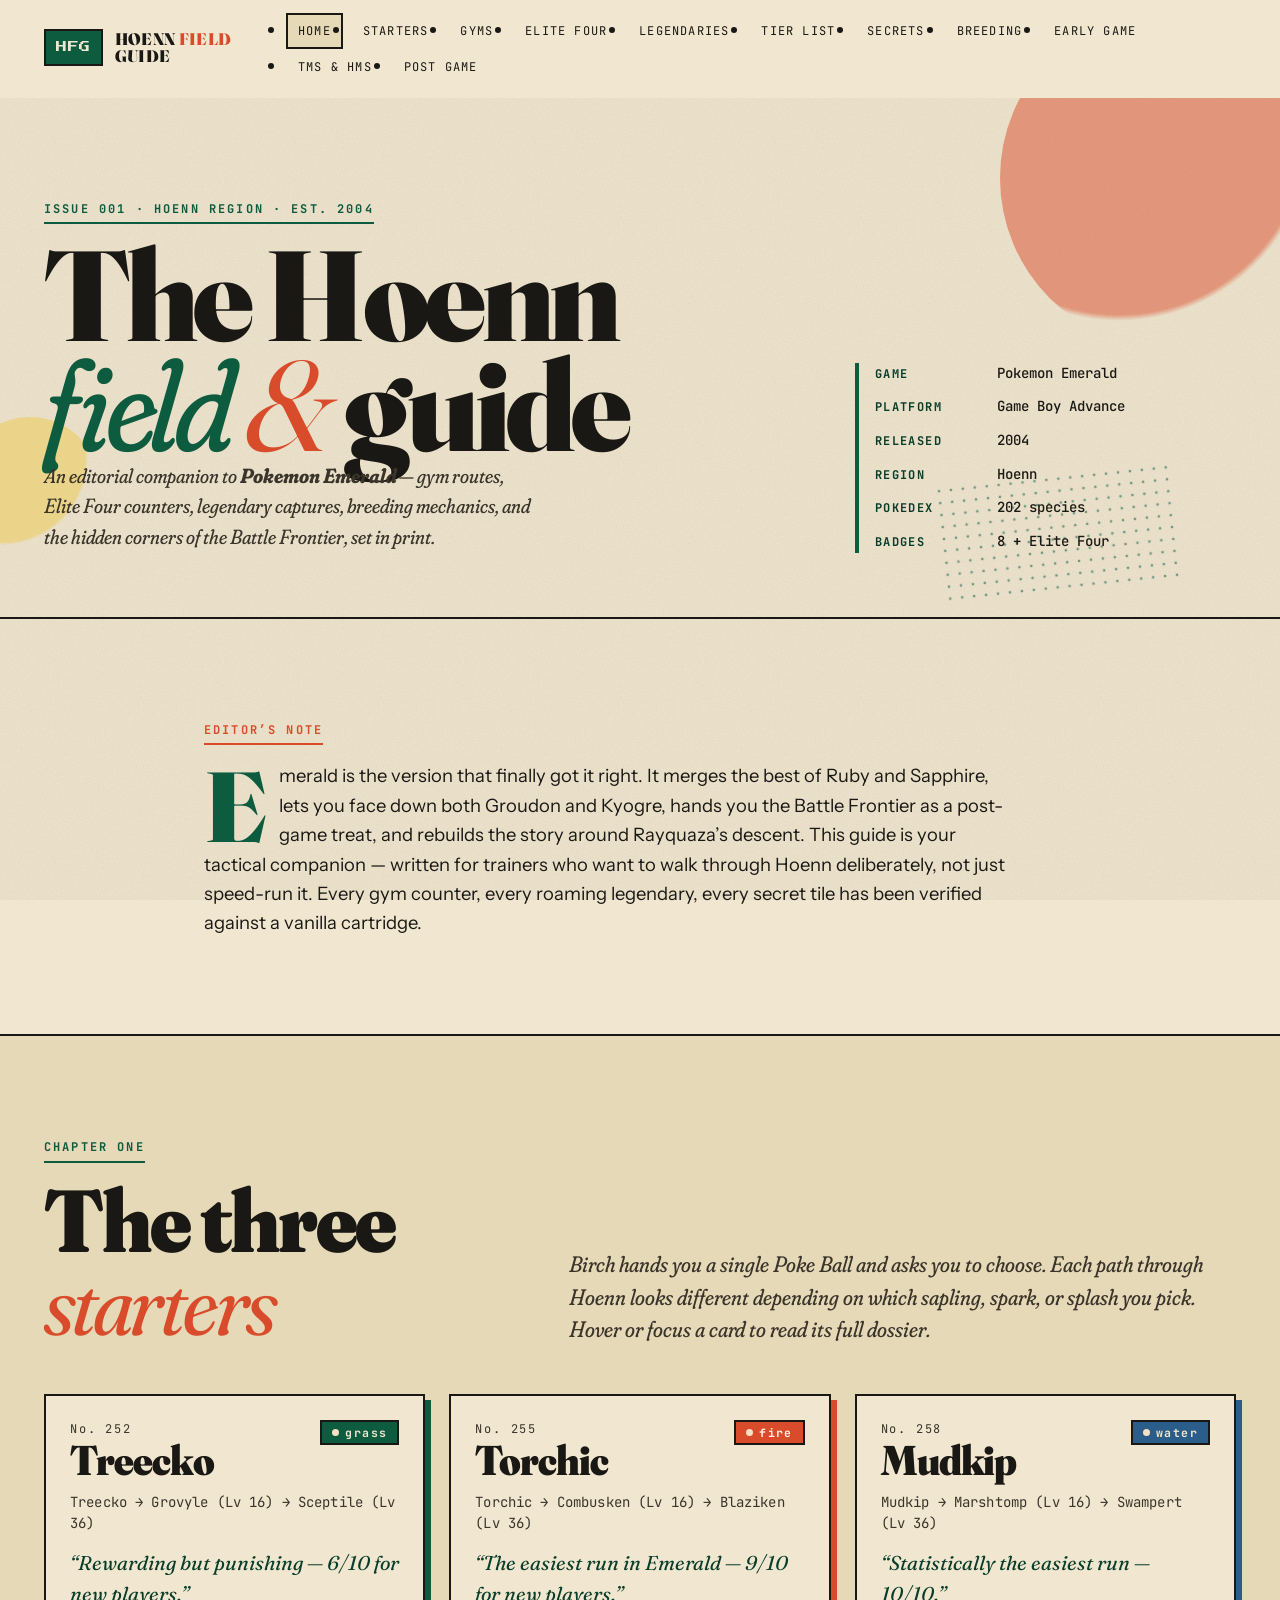
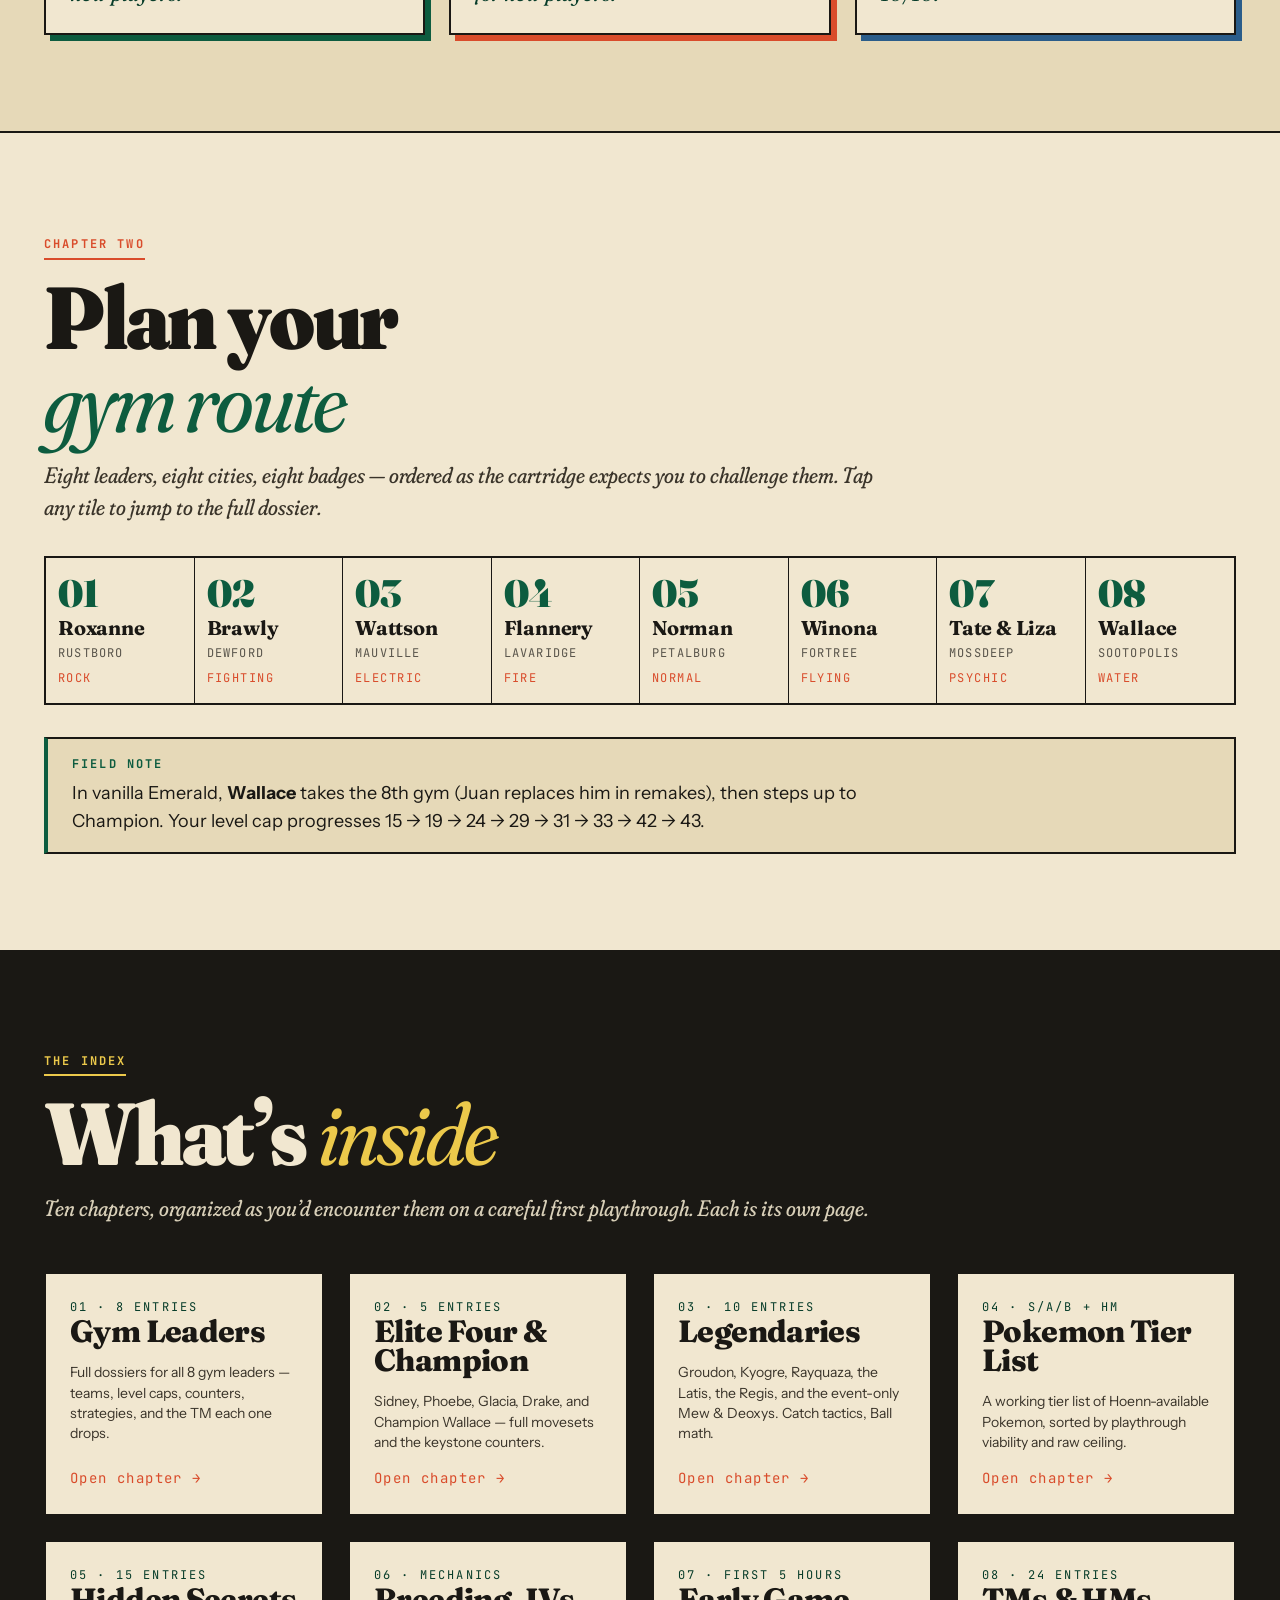
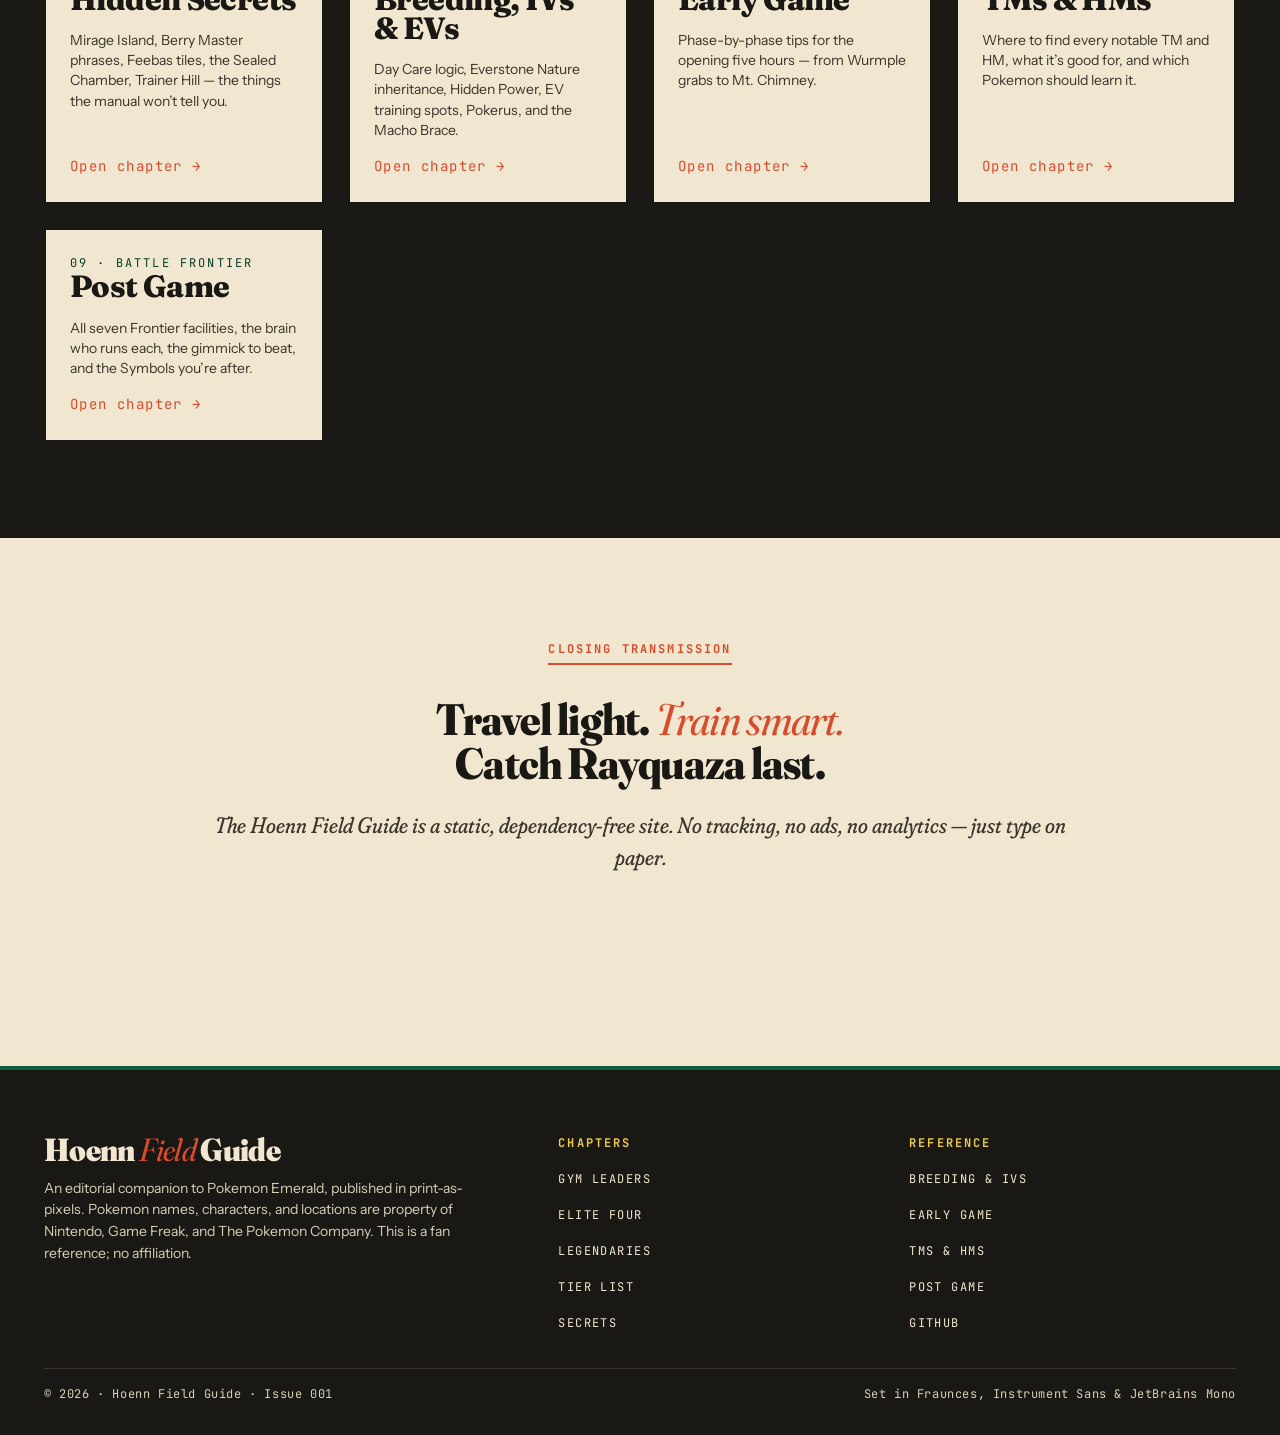
==== index.html @ e619cd48 "Initial commit: Hoenn Field Guide Static GitHub Pages site with Pokemon Emerald tips across 11 pages" ====
<!DOCTYPE html>
<html lang="en">
<head>
  <meta charset="UTF-8" />
  <meta name="viewport" content="width=device-width, initial-scale=1.0" />
  <meta name="description" content="The Hoenn Field Guide — an editorial strategy companion to Pokemon Emerald. Gym routes, Elite Four counters, legendary captures, breeding and tier lists." />
  <title>Hoenn Field Guide &middot; A Companion to Pokemon Emerald</title>
  <link rel="stylesheet" href="assets/css/main.css" />
</head>
<body>
  <!-- ============================== NAV ============================== -->
  <header class="nav" role="banner">
    <div class="nav__inner">
      <a class="nav__brand" href="index.html" aria-label="Hoenn Field Guide home">
        <span class="nav__mark" aria-hidden="true">HFG</span>
        <span class="nav__wordmark">Hoenn <span>Field</span> Guide</span>
      </a>
      <nav class="nav__links" aria-label="Primary">
        <ul style="display:contents;">
          <li><a href="index.html">Home</a></li>
          <li><a href="starters.html">Starters</a></li>
          <li><a href="gyms.html">Gyms</a></li>
          <li><a href="elite-four.html">Elite Four</a></li>
          <li><a href="legendaries.html">Legendaries</a></li>
          <li><a href="tier-list.html">Tier List</a></li>
          <li><a href="secrets.html">Secrets</a></li>
          <li><a href="breeding.html">Breeding</a></li>
          <li><a href="early-game.html">Early Game</a></li>
          <li><a href="tms-hms.html">TMs &amp; HMs</a></li>
          <li><a href="post-game.html">Post Game</a></li>
        </ul>
      </nav>
      <button class="nav__toggle" aria-expanded="false" aria-controls="nav-drawer">MENU</button>
    </div>
    <div class="nav__drawer" id="nav-drawer">
      <ul>
        <li><a href="index.html">Home</a></li>
        <li><a href="starters.html">Starters</a></li>
        <li><a href="gyms.html">Gyms</a></li>
        <li><a href="elite-four.html">Elite Four</a></li>
        <li><a href="legendaries.html">Legendaries</a></li>
        <li><a href="tier-list.html">Tier List</a></li>
        <li><a href="secrets.html">Secrets</a></li>
        <li><a href="breeding.html">Breeding</a></li>
        <li><a href="early-game.html">Early Game</a></li>
        <li><a href="tms-hms.html">TMs &amp; HMs</a></li>
        <li><a href="post-game.html">Post Game</a></li>
      </ul>
    </div>
  </header>

  <main id="main">
    <!-- ============================== HERO ============================== -->
    <section class="hero">
      <div class="riso-blob riso-blob--ember" style="width:340px; height:340px; top:-90px; right:-60px;"></div>
      <div class="riso-dots" style="width:240px; height:120px; bottom:24px; right:8%; transform: rotate(-6deg);"></div>
      <div class="riso-blob riso-blob--sun" style="width:140px; height:140px; bottom:60px; left:-40px;"></div>

      <div class="container">
        <div class="hero__inner">
          <div class="stagger">
            <span class="kicker">Issue 001 &middot; Hoenn Region &middot; Est. 2004</span>
            <h1 class="hero__title">
              The Hoenn<br>
              <em>field</em> <span class="amp">&amp;</span> guide
            </h1>
            <p class="hero__lede">
              An editorial companion to <strong>Pokemon Emerald</strong> &mdash; gym routes,
              Elite Four counters, legendary captures, breeding mechanics, and the
              hidden corners of the Battle Frontier, set in print.
            </p>
          </div>

          <dl class="hero__meta reveal" data-stagger>
            <div class="hero__meta-row reveal"><dt>Game</dt><dd>Pokemon Emerald</dd></div>
            <div class="hero__meta-row reveal"><dt>Platform</dt><dd>Game Boy Advance</dd></div>
            <div class="hero__meta-row reveal"><dt>Released</dt><dd>2004</dd></div>
            <div class="hero__meta-row reveal"><dt>Region</dt><dd>Hoenn</dd></div>
            <div class="hero__meta-row reveal"><dt>Pokedex</dt><dd>202 species</dd></div>
            <div class="hero__meta-row reveal"><dt>Badges</dt><dd>8 + Elite Four</dd></div>
          </dl>
        </div>
      </div>
    </section>

    <!-- ============================== INTRO ============================== -->
    <section class="section">
      <div class="container container--narrow">
        <span class="kicker kicker--ember">Editor&rsquo;s Note</span>
        <p class="dropcap" style="font-size: 1.15rem; line-height: 1.6;">
          Emerald is the version that finally got it right. It merges the best of Ruby and Sapphire, lets you
          face down both Groudon and Kyogre, hands you the Battle Frontier as a post-game treat, and rebuilds
          the story around Rayquaza&rsquo;s descent. This guide is your tactical companion &mdash; written for trainers
          who want to walk through Hoenn deliberately, not just speed-run it. Every gym counter, every roaming
          legendary, every secret tile has been verified against a vanilla cartridge.
        </p>
      </div>
    </section>

    <!-- ============================== STARTERS ============================== -->
    <section class="section section--alt" id="starters">
      <div class="container">
        <div class="split" style="margin-bottom: var(--s-7);">
          <div>
            <span class="kicker">Chapter One</span>
            <h2 class="h1">The three<br><em style="color:var(--ember); font-style:italic; font-weight:400;">starters</em></h2>
          </div>
          <p class="lede" style="align-self:end;">
            Birch hands you a single Poke Ball and asks you to choose. Each path through Hoenn looks different
            depending on which sapling, spark, or splash you pick. Hover or focus a card to read its full dossier.
          </p>
        </div>

        <div class="grid grid--3 stagger">
          <!-- TREECKO -->
          <article class="card-starter offset-shadow" data-accent="grass" tabindex="0" aria-label="Treecko starter">
            <div style="display:flex; justify-content:space-between; align-items:flex-start;">
              <div>
                <div class="card-starter__num">No. 252</div>
                <h3 class="card-starter__name">Treecko</h3>
              </div>
              <span class="type-chip" data-type="grass">grass</span>
            </div>
            <p class="card-starter__evo mono">Treecko &rarr; Grovyle (Lv 16) &rarr; Sceptile (Lv 36)</p>
            <p class="card-starter__rating">&ldquo;Rewarding but punishing &mdash; 6/10 for new players.&rdquo;</p>

            <div class="card-starter__details">
              <div class="card-starter__stats">
                <div><span>Final focus</span><span>Speed &middot; Sp. Atk</span></div>
                <div><span>Best matchups</span><span>Roxanne, Wattson, Wallace</span></div>
                <div><span>Worst matchups</span><span>Flannery, Winona, Glacia</span></div>
                <div><span>Signature move</span><span>Leaf Blade (Lv 29)</span></div>
              </div>
              <p style="margin-top: var(--s-3); font-size: var(--fs-sm); line-height: 1.5; color: var(--ink-soft);">
                Sceptile was the first pure-Grass starter with 120 base Speed. Frail but lethal &mdash; demands smart switching.
              </p>
            </div>
          </article>

          <!-- TORCHIC -->
          <article class="card-starter offset-shadow--ember" data-accent="fire" tabindex="0" aria-label="Torchic starter">
            <div style="display:flex; justify-content:space-between; align-items:flex-start;">
              <div>
                <div class="card-starter__num">No. 255</div>
                <h3 class="card-starter__name">Torchic</h3>
              </div>
              <span class="type-chip" data-type="fire">fire</span>
            </div>
            <p class="card-starter__evo mono">Torchic &rarr; Combusken (Lv 16) &rarr; Blaziken (Lv 36)</p>
            <p class="card-starter__rating">&ldquo;The easiest run in Emerald &mdash; 9/10 for new players.&rdquo;</p>

            <div class="card-starter__details">
              <div class="card-starter__stats">
                <div><span>Final focus</span><span>Atk &middot; Sp. Atk (mixed)</span></div>
                <div><span>Best matchups</span><span>Roxanne, Phoebe, Glacia</span></div>
                <div><span>Worst matchups</span><span>Wallace, Tate &amp; Liza</span></div>
                <div><span>Signature combo</span><span>Blaze Kick + Sky Uppercut</span></div>
              </div>
              <p style="margin-top: var(--s-3); font-size: var(--fs-sm); line-height: 1.5; color: var(--ink-soft);">
                Blaziken was the first Fire/Fighting starter, kicking off a Gen-long tradition. Double Kick at Lv 16 trivializes Roxanne.
              </p>
            </div>
          </article>

          <!-- MUDKIP -->
          <article class="card-starter offset-shadow--ocean" data-accent="water" tabindex="0" aria-label="Mudkip starter">
            <div style="display:flex; justify-content:space-between; align-items:flex-start;">
              <div>
                <div class="card-starter__num">No. 258</div>
                <h3 class="card-starter__name">Mudkip</h3>
              </div>
              <span class="type-chip" data-type="water">water</span>
            </div>
            <p class="card-starter__evo mono">Mudkip &rarr; Marshtomp (Lv 16) &rarr; Swampert (Lv 36)</p>
            <p class="card-starter__rating">&ldquo;Statistically the easiest run &mdash; 10/10.&rdquo;</p>

            <div class="card-starter__details">
              <div class="card-starter__stats">
                <div><span>Final focus</span><span>Atk &middot; HP &middot; bulk</span></div>
                <div><span>Best matchups</span><span>Roxanne, Wattson, Flannery, Tate</span></div>
                <div><span>Worst matchups</span><span>Drake&rsquo;s Salamence, wild Ludicolo</span></div>
                <div><span>Final typing</span><span>Water / Ground</span></div>
              </div>
              <p style="margin-top: var(--s-3); font-size: var(--fs-sm); line-height: 1.5; color: var(--ink-soft);">
                One of three Water/Ground families in Gen 3. Immune to Electric, only one weakness (4&times; Grass). Bulkiest starter.
              </p>
            </div>
          </article>
        </div>
      </div>
    </section>

    <!-- ============================== GYM ROUTE ============================== -->
    <section class="section" id="gym-route">
      <div class="container">
        <div style="margin-bottom: var(--s-6);">
          <span class="kicker kicker--ember">Chapter Two</span>
          <h2 class="h1">Plan your<br><em style="color:var(--emerald); font-style:italic; font-weight:400;">gym route</em></h2>
          <p class="lede mt-4" style="max-width: 60ch;">
            Eight leaders, eight cities, eight badges &mdash; ordered as the cartridge expects you to challenge them.
            Tap any tile to jump to the full dossier.
          </p>
        </div>

        <div class="gym-route reveal">
          <a href="gyms.html#gym-1" class="gym-tile">
            <span class="gym-tile__num">01</span>
            <span class="gym-tile__name">Roxanne</span>
            <span class="gym-tile__city">Rustboro</span>
            <span class="gym-tile__type">Rock</span>
          </a>
          <a href="gyms.html#gym-2" class="gym-tile">
            <span class="gym-tile__num">02</span>
            <span class="gym-tile__name">Brawly</span>
            <span class="gym-tile__city">Dewford</span>
            <span class="gym-tile__type">Fighting</span>
          </a>
          <a href="gyms.html#gym-3" class="gym-tile">
            <span class="gym-tile__num">03</span>
            <span class="gym-tile__name">Wattson</span>
            <span class="gym-tile__city">Mauville</span>
            <span class="gym-tile__type">Electric</span>
          </a>
          <a href="gyms.html#gym-4" class="gym-tile">
            <span class="gym-tile__num">04</span>
            <span class="gym-tile__name">Flannery</span>
            <span class="gym-tile__city">Lavaridge</span>
            <span class="gym-tile__type">Fire</span>
          </a>
          <a href="gyms.html#gym-5" class="gym-tile">
            <span class="gym-tile__num">05</span>
            <span class="gym-tile__name">Norman</span>
            <span class="gym-tile__city">Petalburg</span>
            <span class="gym-tile__type">Normal</span>
          </a>
          <a href="gyms.html#gym-6" class="gym-tile">
            <span class="gym-tile__num">06</span>
            <span class="gym-tile__name">Winona</span>
            <span class="gym-tile__city">Fortree</span>
            <span class="gym-tile__type">Flying</span>
          </a>
          <a href="gyms.html#gym-7" class="gym-tile">
            <span class="gym-tile__num">07</span>
            <span class="gym-tile__name">Tate &amp; Liza</span>
            <span class="gym-tile__city">Mossdeep</span>
            <span class="gym-tile__type">Psychic</span>
          </a>
          <a href="gyms.html#gym-8" class="gym-tile">
            <span class="gym-tile__num">08</span>
            <span class="gym-tile__name">Wallace</span>
            <span class="gym-tile__city">Sootopolis</span>
            <span class="gym-tile__type">Water</span>
          </a>
        </div>

        <div class="callout callout--emerald" style="margin-top: var(--s-6);">
          <span class="callout__label">Field note</span>
          <p style="margin:0;">
            In vanilla Emerald, <strong>Wallace</strong> takes the 8th gym (Juan replaces him in remakes), then steps up
            to Champion. Your level cap progresses 15 &rarr; 19 &rarr; 24 &rarr; 29 &rarr; 31 &rarr; 33 &rarr; 42 &rarr; 43.
          </p>
        </div>
      </div>
    </section>

    <!-- ============================== WHAT'S INSIDE ============================== -->
    <section class="section section--ink" id="contents">
      <div class="container">
        <div style="margin-bottom: var(--s-7);">
          <span class="kicker">The Index</span>
          <h2 class="h1" style="color:var(--paper);">What&rsquo;s <em style="color:var(--sun); font-style:italic; font-weight:400;">inside</em></h2>
          <p class="lede" style="color:var(--mist); margin-top: var(--s-4); max-width: 60ch;">
            Ten chapters, organized as you&rsquo;d encounter them on a careful first playthrough. Each is its own page.
          </p>
        </div>

        <div class="grid grid--auto stagger">
          <a href="gyms.html" class="tile">
            <div>
              <div class="tile__num">01 &middot; 8 entries</div>
              <h3 class="tile__title">Gym Leaders</h3>
            </div>
            <p class="tile__desc">Full dossiers for all 8 gym leaders &mdash; teams, level caps, counters, strategies, and the TM each one drops.</p>
            <span class="tile__arrow">Open chapter &rarr;</span>
          </a>

          <a href="elite-four.html" class="tile">
            <div>
              <div class="tile__num">02 &middot; 5 entries</div>
              <h3 class="tile__title">Elite Four &amp; Champion</h3>
            </div>
            <p class="tile__desc">Sidney, Phoebe, Glacia, Drake, and Champion Wallace &mdash; full movesets and the keystone counters.</p>
            <span class="tile__arrow">Open chapter &rarr;</span>
          </a>

          <a href="legendaries.html" class="tile">
            <div>
              <div class="tile__num">03 &middot; 10 entries</div>
              <h3 class="tile__title">Legendaries</h3>
            </div>
            <p class="tile__desc">Groudon, Kyogre, Rayquaza, the Latis, the Regis, and the event-only Mew &amp; Deoxys. Catch tactics, Ball math.</p>
            <span class="tile__arrow">Open chapter &rarr;</span>
          </a>

          <a href="tier-list.html" class="tile">
            <div>
              <div class="tile__num">04 &middot; S/A/B + HM</div>
              <h3 class="tile__title">Pokemon Tier List</h3>
            </div>
            <p class="tile__desc">A working tier list of Hoenn-available Pokemon, sorted by playthrough viability and raw ceiling.</p>
            <span class="tile__arrow">Open chapter &rarr;</span>
          </a>

          <a href="secrets.html" class="tile">
            <div>
              <div class="tile__num">05 &middot; 15 entries</div>
              <h3 class="tile__title">Hidden Secrets</h3>
            </div>
            <p class="tile__desc">Mirage Island, Berry Master phrases, Feebas tiles, the Sealed Chamber, Trainer Hill &mdash; the things the manual won&rsquo;t tell you.</p>
            <span class="tile__arrow">Open chapter &rarr;</span>
          </a>

          <a href="breeding.html" class="tile">
            <div>
              <div class="tile__num">06 &middot; mechanics</div>
              <h3 class="tile__title">Breeding, IVs &amp; EVs</h3>
            </div>
            <p class="tile__desc">Day Care logic, Everstone Nature inheritance, Hidden Power, EV training spots, Pokerus, and the Macho Brace.</p>
            <span class="tile__arrow">Open chapter &rarr;</span>
          </a>

          <a href="early-game.html" class="tile">
            <div>
              <div class="tile__num">07 &middot; first 5 hours</div>
              <h3 class="tile__title">Early Game</h3>
            </div>
            <p class="tile__desc">Phase-by-phase tips for the opening five hours &mdash; from Wurmple grabs to Mt. Chimney.</p>
            <span class="tile__arrow">Open chapter &rarr;</span>
          </a>

          <a href="tms-hms.html" class="tile">
            <div>
              <div class="tile__num">08 &middot; 24 entries</div>
              <h3 class="tile__title">TMs &amp; HMs</h3>
            </div>
            <p class="tile__desc">Where to find every notable TM and HM, what it&rsquo;s good for, and which Pokemon should learn it.</p>
            <span class="tile__arrow">Open chapter &rarr;</span>
          </a>

          <a href="post-game.html" class="tile">
            <div>
              <div class="tile__num">09 &middot; Battle Frontier</div>
              <h3 class="tile__title">Post Game</h3>
            </div>
            <p class="tile__desc">All seven Frontier facilities, the brain who runs each, the gimmick to beat, and the Symbols you&rsquo;re after.</p>
            <span class="tile__arrow">Open chapter &rarr;</span>
          </a>
        </div>
      </div>
    </section>

    <!-- ============================== CLOSER ============================== -->
    <section class="section">
      <div class="container container--narrow text-center">
        <span class="kicker kicker--ember">Closing transmission</span>
        <h2 class="h2 mt-4" style="margin-inline:auto;">Travel light. <em style="color:var(--ember); font-weight:400; font-style:italic;">Train smart.</em><br>Catch Rayquaza last.</h2>
        <p class="lede mt-5" style="margin-inline:auto;">
          The Hoenn Field Guide is a static, dependency-free site. No tracking, no ads, no analytics &mdash;
          just type on paper.
        </p>
      </div>
    </section>
  </main>

  <!-- ============================== FOOTER ============================== -->
  <footer class="footer">
    <div class="container">
      <div class="footer__inner">
        <div>
          <div class="footer__brand">Hoenn <span>Field</span> Guide</div>
          <p class="mt-3">An editorial companion to Pokemon Emerald, published in print-as-pixels.
          Pokemon names, characters, and locations are property of Nintendo, Game Freak, and The Pokemon Company.
          This is a fan reference; no affiliation.</p>
        </div>
        <div>
          <div class="footer__heading">Chapters</div>
          <ul class="footer__links">
            <li><a href="gyms.html">Gym Leaders</a></li>
            <li><a href="elite-four.html">Elite Four</a></li>
            <li><a href="legendaries.html">Legendaries</a></li>
            <li><a href="tier-list.html">Tier List</a></li>
            <li><a href="secrets.html">Secrets</a></li>
          </ul>
        </div>
        <div>
          <div class="footer__heading">Reference</div>
          <ul class="footer__links">
            <li><a href="breeding.html">Breeding &amp; IVs</a></li>
            <li><a href="early-game.html">Early Game</a></li>
            <li><a href="tms-hms.html">TMs &amp; HMs</a></li>
            <li><a href="post-game.html">Post Game</a></li>
            <li><a href="https://github.com/" rel="noopener">GitHub</a></li>
          </ul>
        </div>
      </div>
      <div class="footer__bottom">
        <span>&copy; <span data-year>2025</span> &middot; Hoenn Field Guide &middot; Issue 001</span>
        <span>Set in Fraunces, Instrument Sans &amp; JetBrains Mono</span>
      </div>
    </div>
  </footer>

  <button class="back-to-top" aria-label="Back to top">&uarr; Top</button>
  <script src="assets/js/main.js" defer></script>
</body>
</html>
---- assets/css/main.css ----
/* =============================================================
   HOENN FIELD GUIDE — Design System
   A vintage strategy-magazine aesthetic. Risograph print energy.
   Editorial tactical-data presentation. Nintendo Power, refined.
   ============================================================= */

@import url('https://fonts.googleapis.com/css2?family=Fraunces:opsz,wght,SOFT@9..144,400..900,0..100&family=Instrument+Sans:wght@400;500;600;700&family=JetBrains+Mono:wght@400;500;700&family=Press+Start+2P&display=swap');

/* -------------------------------------------------------------
   01. TOKENS
   ------------------------------------------------------------- */
:root {
  /* Palette */
  --paper: #f1e7d0;
  --paper-deep: #e6d9b8;
  --ink: #1a1814;
  --ink-soft: #3a342a;
  --emerald: #0d5c3f;
  --emerald-deep: #083d2a;
  --emerald-bright: #178a5e;
  --ember: #d94c2b;
  --ember-deep: #a8351d;
  --sun: #ecc94b;
  --mist: #d8cfb8;
  --ocean: #2b5d8a;
  --ocean-deep: #1d4163;
  --plum: #6b3a5c;

  /* Typography */
  --font-display: 'Fraunces', 'Times New Roman', serif;
  --font-body: 'Instrument Sans', system-ui, sans-serif;
  --font-mono: 'JetBrains Mono', 'SFMono-Regular', monospace;
  --font-pixel: 'Press Start 2P', 'Courier New', monospace;

  /* Type scale (modular, slightly over-shot for editorial feel) */
  --fs-xs: 0.75rem;     /* 12 */
  --fs-sm: 0.875rem;    /* 14 */
  --fs-base: 1.0625rem; /* 17 */
  --fs-md: 1.25rem;     /* 20 */
  --fs-lg: 1.5rem;      /* 24 */
  --fs-xl: 2rem;        /* 32 */
  --fs-2xl: 2.75rem;    /* 44 */
  --fs-3xl: 4rem;       /* 64 */
  --fs-4xl: 5.5rem;     /* 88 */
  --fs-5xl: 8rem;       /* 128 */

  /* Spacing scale */
  --s-1: 0.25rem;
  --s-2: 0.5rem;
  --s-3: 0.75rem;
  --s-4: 1rem;
  --s-5: 1.5rem;
  --s-6: 2rem;
  --s-7: 3rem;
  --s-8: 4rem;
  --s-9: 6rem;
  --s-10: 9rem;

  /* Frame */
  --border-w: 2.5px;
  --border-w-bold: 4px;
  --radius: 0;          /* hard edges */
  --radius-soft: 4px;   /* very tight */

  /* Layout */
  --container: 1240px;
  --container-narrow: 920px;
}

/* -------------------------------------------------------------
   02. RESET / BASE
   ------------------------------------------------------------- */
*, *::before, *::after { box-sizing: border-box; }
* { margin: 0; padding: 0; }

html {
  scroll-behavior: smooth;
  scroll-padding-top: 88px;
  -webkit-text-size-adjust: 100%;
}

body {
  background-color: var(--paper);
  color: var(--ink);
  font-family: var(--font-body);
  font-size: var(--fs-base);
  line-height: 1.55;
  font-feature-settings: 'ss01', 'liga', 'kern';
  position: relative;
  min-height: 100vh;
  overflow-x: hidden;
}

/* Paper grain texture overlay — SVG noise via data URI */
body::before {
  content: '';
  position: fixed;
  inset: 0;
  z-index: 1;
  pointer-events: none;
  opacity: 0.18;
  mix-blend-mode: multiply;
  background-image: url("data:image/svg+xml;utf8,<svg xmlns='http://www.w3.org/2000/svg' width='240' height='240'><filter id='n'><feTurbulence type='fractalNoise' baseFrequency='0.85' numOctaves='2' stitchTiles='stitch'/><feColorMatrix values='0 0 0 0 0.10  0 0 0 0 0.09  0 0 0 0 0.07  0 0 0 0.55 0'/></filter><rect width='100%25' height='100%25' filter='url(%23n)'/></svg>");
}

/* Ensure content sits above the grain */
body > * { position: relative; z-index: 2; }

img, svg { max-width: 100%; display: block; }
a { color: var(--emerald); text-decoration-thickness: 2px; text-underline-offset: 4px; }
a:hover { color: var(--ember); }

button { font: inherit; cursor: pointer; background: none; border: none; color: inherit; }

::selection { background: var(--sun); color: var(--ink); }

/* -------------------------------------------------------------
   03. TYPOGRAPHY UTILITIES
   ------------------------------------------------------------- */
.h1, .h2, .h3, .h4 {
  font-family: var(--font-display);
  color: var(--ink);
  letter-spacing: -0.015em;
  line-height: 1.02;
  font-variation-settings: 'opsz' 144, 'SOFT' 30;
}

.h1 {
  font-size: clamp(2.75rem, 8vw, var(--fs-4xl));
  font-weight: 900;
  line-height: 0.95;
  letter-spacing: -0.025em;
  font-variation-settings: 'opsz' 144, 'SOFT' 50;
}

.h2 {
  font-size: clamp(2rem, 5vw, var(--fs-2xl));
  font-weight: 800;
  line-height: 1.0;
  letter-spacing: -0.02em;
}

.h3 {
  font-size: clamp(1.5rem, 3vw, var(--fs-xl));
  font-weight: 700;
  line-height: 1.05;
}

.h4 {
  font-size: var(--fs-lg);
  font-weight: 600;
  line-height: 1.15;
  letter-spacing: -0.01em;
}

.lede {
  font-family: var(--font-display);
  font-weight: 400;
  font-size: clamp(1.125rem, 2vw, 1.4rem);
  line-height: 1.45;
  color: var(--ink-soft);
  font-variation-settings: 'opsz' 144, 'SOFT' 100;
  font-style: italic;
}

.kicker {
  display: inline-block;
  font-family: var(--font-mono);
  font-size: var(--fs-xs);
  text-transform: uppercase;
  letter-spacing: 0.18em;
  color: var(--emerald);
  font-weight: 700;
  border-bottom: 2px solid var(--emerald);
  padding-bottom: 4px;
  margin-bottom: var(--s-4);
}

.kicker--ember { color: var(--ember); border-color: var(--ember); }
.kicker--ocean { color: var(--ocean); border-color: var(--ocean); }
.kicker--ink   { color: var(--ink); border-color: var(--ink); }

.dropcap::first-letter {
  font-family: var(--font-display);
  font-weight: 900;
  font-size: 5.4em;
  float: left;
  line-height: 0.82;
  padding: 0.05em 0.12em 0 0;
  color: var(--emerald);
  font-variation-settings: 'opsz' 144, 'SOFT' 0;
  shape-outside: margin-box;
}

.mono {
  font-family: var(--font-mono);
  font-size: 0.92em;
  letter-spacing: 0.01em;
}

.pixel {
  font-family: var(--font-pixel);
  letter-spacing: 0.02em;
  line-height: 1.4;
}

.eyebrow {
  font-family: var(--font-mono);
  font-size: var(--fs-xs);
  text-transform: uppercase;
  letter-spacing: 0.2em;
  color: var(--ink-soft);
}

p + p { margin-top: var(--s-4); }
p { max-width: 68ch; }

/* -------------------------------------------------------------
   04. LAYOUT
   ------------------------------------------------------------- */
.container {
  width: 100%;
  max-width: var(--container);
  margin: 0 auto;
  padding: 0 var(--s-5);
}

.container--narrow { max-width: var(--container-narrow); }

.grid { display: grid; gap: var(--s-5); }
.grid--2 { grid-template-columns: repeat(2, 1fr); }
.grid--3 { grid-template-columns: repeat(3, 1fr); }
.grid--4 { grid-template-columns: repeat(4, 1fr); }
.grid--auto { grid-template-columns: repeat(auto-fit, minmax(260px, 1fr)); }

.split {
  display: grid;
  grid-template-columns: 1fr;
  gap: var(--s-6);
}
@media (min-width: 960px) {
  .split { grid-template-columns: 5fr 7fr; gap: var(--s-7); }
  .split--reverse { grid-template-columns: 7fr 5fr; }
}

.stack > * + * { margin-top: var(--s-4); }
.stack-lg > * + * { margin-top: var(--s-6); }
.stack-xl > * + * { margin-top: var(--s-8); }

.flow > * + * { margin-top: var(--s-3); }

.section {
  padding: var(--s-9) 0;
  position: relative;
}
.section--tight { padding: var(--s-7) 0; }
.section--alt { background: var(--paper-deep); border-top: var(--border-w) solid var(--ink); border-bottom: var(--border-w) solid var(--ink); }
.section--ink { background: var(--ink); color: var(--paper); }
.section--ink .h1, .section--ink .h2, .section--ink .h3 { color: var(--paper); }
.section--ink .kicker { color: var(--sun); border-color: var(--sun); }

.divider-rule {
  height: var(--border-w);
  background: var(--ink);
  margin: var(--s-7) 0;
}

@media (max-width: 640px) {
  .grid--2, .grid--3, .grid--4 { grid-template-columns: 1fr; }
}

/* -------------------------------------------------------------
   05. NAV
   ------------------------------------------------------------- */
.nav {
  position: sticky;
  top: 0;
  z-index: 50;
  background: var(--paper);
  border-bottom: var(--border-w) solid transparent;
  transition: border-color 180ms ease, box-shadow 180ms ease;
}
.nav.is-scrolled {
  border-bottom-color: var(--ink);
  box-shadow: 0 2px 0 var(--ink);
}

.nav__inner {
  display: flex;
  align-items: center;
  justify-content: space-between;
  gap: var(--s-5);
  padding: var(--s-4) var(--s-5);
  max-width: var(--container);
  margin: 0 auto;
}

.nav__brand {
  display: flex;
  align-items: center;
  gap: var(--s-3);
  text-decoration: none;
  color: var(--ink);
}
.nav__mark {
  font-family: var(--font-pixel);
  font-size: 11px;
  background: var(--emerald);
  color: var(--paper);
  padding: 8px 10px;
  border: 2px solid var(--ink);
  letter-spacing: 0.05em;
  flex-shrink: 0;
}
.nav__wordmark {
  font-family: var(--font-display);
  font-weight: 900;
  font-size: 1.05rem;
  letter-spacing: 0.02em;
  font-variation-settings: 'opsz' 144, 'SOFT' 0;
  text-transform: uppercase;
  line-height: 1;
}
.nav__wordmark span { color: var(--ember); }

.nav__links {
  display: none;
  list-style: none;
  align-items: center;
  gap: var(--s-2);
}
.nav__links a {
  font-family: var(--font-mono);
  font-size: var(--fs-xs);
  text-transform: uppercase;
  letter-spacing: 0.1em;
  text-decoration: none;
  color: var(--ink);
  padding: 8px 10px;
  border: 2px solid transparent;
  transition: all 160ms ease;
}
.nav__links a:hover {
  background: var(--ink);
  color: var(--paper);
}
.nav__links a.is-current {
  border-color: var(--ink);
  background: var(--paper-deep);
}

.nav__toggle {
  display: inline-flex;
  align-items: center;
  gap: 6px;
  font-family: var(--font-mono);
  font-size: var(--fs-xs);
  text-transform: uppercase;
  letter-spacing: 0.12em;
  border: 2px solid var(--ink);
  padding: 8px 12px;
  background: var(--paper);
}

@media (min-width: 960px) {
  .nav__links { display: flex; flex-wrap: wrap; }
  .nav__toggle { display: none; }
}

/* Mobile drawer */
.nav__drawer {
  display: none;
  border-top: var(--border-w) solid var(--ink);
  background: var(--paper-deep);
  padding: var(--s-4) var(--s-5);
}
.nav__drawer.is-open { display: block; }
.nav__drawer ul { list-style: none; display: grid; gap: 6px; }
.nav__drawer a {
  display: block;
  font-family: var(--font-mono);
  font-size: var(--fs-sm);
  text-transform: uppercase;
  letter-spacing: 0.1em;
  text-decoration: none;
  color: var(--ink);
  padding: 8px 0;
  border-bottom: 1px dashed var(--ink);
}

/* -------------------------------------------------------------
   06. HERO
   ------------------------------------------------------------- */
.hero {
  padding: var(--s-9) 0 var(--s-8);
  border-bottom: var(--border-w) solid var(--ink);
  position: relative;
  overflow: hidden;
}

.hero__inner {
  display: grid;
  grid-template-columns: 1fr;
  gap: var(--s-6);
  align-items: end;
}
@media (min-width: 960px) {
  .hero__inner { grid-template-columns: 8fr 4fr; gap: var(--s-7); }
}

.hero__title {
  font-family: var(--font-display);
  font-weight: 900;
  font-size: clamp(3rem, 11vw, var(--fs-5xl));
  line-height: 0.86;
  letter-spacing: -0.035em;
  font-variation-settings: 'opsz' 144, 'SOFT' 0;
  color: var(--ink);
}
.hero__title em {
  font-style: italic;
  font-weight: 400;
  color: var(--emerald);
  font-variation-settings: 'opsz' 144, 'SOFT' 100;
}
.hero__title span.amp {
  color: var(--ember);
  font-weight: 400;
  font-style: italic;
}

.hero__lede {
  font-family: var(--font-display);
  font-style: italic;
  font-weight: 400;
  font-size: clamp(1.1rem, 1.6vw, 1.35rem);
  line-height: 1.5;
  color: var(--ink-soft);
  max-width: 38ch;
  font-variation-settings: 'opsz' 144, 'SOFT' 100;
}

.hero__meta {
  display: grid;
  gap: var(--s-3);
  border-left: var(--border-w-bold) solid var(--emerald);
  padding-left: var(--s-4);
}
.hero__meta-row {
  display: grid;
  grid-template-columns: 110px 1fr;
  gap: var(--s-3);
  align-items: baseline;
  font-family: var(--font-mono);
  font-size: var(--fs-sm);
}
.hero__meta-row dt {
  text-transform: uppercase;
  letter-spacing: 0.12em;
  font-size: var(--fs-xs);
  color: var(--emerald-deep);
  font-weight: 700;
}
.hero__meta-row dd { color: var(--ink); font-weight: 500; }

/* Decorative riso shapes */
.riso-blob {
  position: absolute;
  border-radius: 50%;
  pointer-events: none;
  mix-blend-mode: multiply;
  opacity: 0.5;
}
.riso-blob--ember { background: radial-gradient(circle at 35% 35%, var(--ember) 0%, var(--ember) 60%, transparent 62%); }
.riso-blob--sun   { background: radial-gradient(circle at 30% 30%, var(--sun) 0%, var(--sun) 60%, transparent 62%); }
.riso-blob--ocean { background: radial-gradient(circle at 30% 30%, var(--ocean) 0%, var(--ocean) 60%, transparent 62%); }

.riso-dots {
  position: absolute;
  pointer-events: none;
  background-image: radial-gradient(var(--emerald) 1.5px, transparent 1.6px);
  background-size: 12px 12px;
  opacity: 0.55;
  mix-blend-mode: multiply;
}

/* -------------------------------------------------------------
   07. CARDS
   ------------------------------------------------------------- */
.card {
  background: var(--paper);
  border: var(--border-w) solid var(--ink);
  padding: var(--s-5);
  position: relative;
}

.card--alt { background: var(--paper-deep); }
.card--ink { background: var(--ink); color: var(--paper); }
.card--ink .h3, .card--ink .h4 { color: var(--paper); }

.card__title {
  font-family: var(--font-display);
  font-weight: 800;
  font-size: var(--fs-xl);
  line-height: 1.0;
  letter-spacing: -0.015em;
  color: var(--ink);
}

.card__subtitle {
  font-family: var(--font-mono);
  font-size: var(--fs-xs);
  text-transform: uppercase;
  letter-spacing: 0.15em;
  color: var(--ink-soft);
  margin-top: 4px;
}

.card__body { margin-top: var(--s-4); }

/* Trainer card — modeled after a Pokemon trainer-card artifact */
.card-trainer {
  background: var(--paper);
  border: var(--border-w) solid var(--ink);
  display: grid;
  grid-template-columns: 1fr;
  position: relative;
  overflow: hidden;
}

@media (min-width: 760px) {
  .card-trainer { grid-template-columns: 220px 1fr; }
}

.card-trainer__portrait {
  background: var(--emerald);
  color: var(--paper);
  padding: var(--s-5);
  display: flex;
  flex-direction: column;
  justify-content: space-between;
  align-items: flex-start;
  position: relative;
  border-bottom: var(--border-w) solid var(--ink);
  min-height: 220px;
  /* halftone pattern overlay */
  background-image:
    radial-gradient(circle at 25% 30%, rgba(255,255,255,0.18) 0%, transparent 40%),
    radial-gradient(var(--emerald-deep) 1.4px, transparent 1.5px);
  background-size: auto, 9px 9px;
  background-position: 0 0, 0 0;
}
@media (min-width: 760px) {
  .card-trainer__portrait { border-bottom: none; border-right: var(--border-w) solid var(--ink); }
}

.card-trainer__num {
  font-family: var(--font-mono);
  font-size: var(--fs-xs);
  text-transform: uppercase;
  letter-spacing: 0.15em;
  color: var(--paper);
  background: var(--ink);
  padding: 4px 8px;
  align-self: flex-start;
}

.card-trainer__initial {
  font-family: var(--font-display);
  font-weight: 900;
  font-size: clamp(5rem, 14vw, 8rem);
  line-height: 0.85;
  color: var(--paper);
  font-variation-settings: 'opsz' 144, 'SOFT' 0;
  letter-spacing: -0.04em;
  margin-top: auto;
  text-shadow: 4px 4px 0 var(--emerald-deep);
}

.card-trainer__type-tag {
  position: absolute;
  bottom: var(--s-3);
  right: var(--s-3);
}

.card-trainer__body {
  padding: var(--s-5);
  display: flex;
  flex-direction: column;
  gap: var(--s-3);
}

.card-trainer__name {
  font-family: var(--font-display);
  font-weight: 800;
  font-size: clamp(1.75rem, 3vw, 2.25rem);
  line-height: 0.95;
  letter-spacing: -0.02em;
  color: var(--ink);
  font-variation-settings: 'opsz' 144, 'SOFT' 30;
}

.card-trainer__city {
  font-family: var(--font-mono);
  font-size: var(--fs-sm);
  text-transform: uppercase;
  letter-spacing: 0.12em;
  color: var(--ink-soft);
}

.card-trainer__row {
  display: grid;
  grid-template-columns: 130px 1fr;
  gap: var(--s-3);
  padding: var(--s-2) 0;
  border-top: 1px solid var(--mist);
  font-size: var(--fs-sm);
  align-items: baseline;
}
.card-trainer__row dt {
  font-family: var(--font-mono);
  text-transform: uppercase;
  letter-spacing: 0.12em;
  font-size: var(--fs-xs);
  color: var(--emerald-deep);
  font-weight: 700;
}
.card-trainer__row dd { color: var(--ink); font-weight: 500; }

.card-trainer__strategy {
  margin-top: var(--s-2);
  padding: var(--s-4);
  background: var(--paper-deep);
  border-left: var(--border-w-bold) solid var(--ember);
  font-size: var(--fs-base);
  line-height: 1.55;
}

.card-trainer__strategy strong {
  font-family: var(--font-display);
  font-weight: 700;
  font-style: italic;
}

/* Starter cards (home page hover interaction) */
.card-starter {
  background: var(--paper);
  border: var(--border-w) solid var(--ink);
  padding: var(--s-5);
  position: relative;
  overflow: hidden;
  transition: transform 240ms ease, background 240ms ease;
  cursor: pointer;
}
.card-starter::before {
  content: '';
  position: absolute;
  inset: 0;
  background: var(--accent, var(--emerald));
  opacity: 0;
  transition: opacity 240ms ease;
  z-index: 0;
}
.card-starter > * { position: relative; z-index: 1; }
.card-starter:hover, .card-starter:focus-within {
  transform: translate(-3px, -3px);
}
.card-starter:hover::before, .card-starter:focus-within::before {
  opacity: 0.06;
}
.card-starter[data-accent="grass"] { --accent: var(--emerald); }
.card-starter[data-accent="fire"]  { --accent: var(--ember); }
.card-starter[data-accent="water"] { --accent: var(--ocean); }

.card-starter__num {
  font-family: var(--font-mono);
  font-size: var(--fs-xs);
  letter-spacing: 0.15em;
  color: var(--ink-soft);
}
.card-starter__name {
  font-family: var(--font-display);
  font-weight: 900;
  font-size: clamp(2rem, 4vw, 2.6rem);
  line-height: 0.9;
  letter-spacing: -0.025em;
  color: var(--ink);
  font-variation-settings: 'opsz' 144, 'SOFT' 30;
  margin-top: 4px;
}
.card-starter__evo {
  font-family: var(--font-mono);
  font-size: var(--fs-sm);
  color: var(--ink-soft);
  margin-top: var(--s-3);
}
.card-starter__rating {
  font-family: var(--font-display);
  font-style: italic;
  font-size: var(--fs-md);
  margin-top: var(--s-3);
  color: var(--emerald-deep);
}

.card-starter__details {
  max-height: 0;
  overflow: hidden;
  opacity: 0;
  transform: translateY(8px);
  transition: max-height 280ms ease, opacity 220ms ease, transform 280ms ease, margin-top 280ms ease;
}
.card-starter:hover .card-starter__details,
.card-starter:focus-within .card-starter__details {
  max-height: 600px;
  opacity: 1;
  transform: translateY(0);
  margin-top: var(--s-4);
}

.card-starter__stats {
  display: grid;
  gap: 6px;
  font-family: var(--font-mono);
  font-size: var(--fs-sm);
}
.card-starter__stats div {
  display: flex;
  justify-content: space-between;
  border-bottom: 1px dashed var(--ink);
  padding: 3px 0;
}

/* Gym Tile (numbered horizontal sequence) */
.gym-route {
  display: grid;
  grid-template-columns: repeat(2, 1fr);
  gap: 0;
  border: var(--border-w) solid var(--ink);
  background: var(--paper);
}
@media (min-width: 640px) { .gym-route { grid-template-columns: repeat(4, 1fr); } }
@media (min-width: 960px) { .gym-route { grid-template-columns: repeat(8, 1fr); } }

.gym-tile {
  padding: var(--s-4) var(--s-3);
  text-decoration: none;
  color: var(--ink);
  border-right: 1px solid var(--ink);
  border-bottom: 1px solid var(--ink);
  display: flex;
  flex-direction: column;
  gap: 6px;
  position: relative;
  transition: background 180ms ease, color 180ms ease;
  background: var(--paper);
}
.gym-tile:hover { background: var(--ink); color: var(--paper); }
.gym-tile:hover .gym-tile__num { color: var(--sun); }
.gym-tile:hover .gym-tile__type { color: var(--paper); }

@media (min-width: 960px) {
  .gym-tile { border-bottom: none; }
  .gym-tile:last-child { border-right: none; }
}

.gym-tile__num {
  font-family: var(--font-display);
  font-weight: 900;
  font-size: 2.4rem;
  line-height: 1;
  color: var(--emerald);
  font-variation-settings: 'opsz' 144, 'SOFT' 0;
}
.gym-tile__name {
  font-family: var(--font-display);
  font-weight: 700;
  font-size: var(--fs-md);
  letter-spacing: -0.01em;
  line-height: 1;
}
.gym-tile__city {
  font-family: var(--font-mono);
  font-size: var(--fs-xs);
  letter-spacing: 0.1em;
  text-transform: uppercase;
  color: inherit;
  opacity: 0.7;
}
.gym-tile__type {
  font-family: var(--font-mono);
  font-size: var(--fs-xs);
  text-transform: uppercase;
  letter-spacing: 0.12em;
  margin-top: auto;
  color: var(--ember);
}

/* Category tiles (What's inside) */
.tile {
  display: block;
  text-decoration: none;
  color: var(--ink);
  background: var(--paper);
  border: var(--border-w) solid var(--ink);
  padding: var(--s-5);
  position: relative;
  transition: transform 180ms ease, background 180ms ease;
  min-height: 200px;
  display: flex;
  flex-direction: column;
  justify-content: space-between;
  gap: var(--s-4);
}
.tile:hover {
  transform: translate(-3px, -3px);
  background: var(--paper-deep);
  color: var(--ink);
}
.tile__num {
  font-family: var(--font-mono);
  font-size: var(--fs-xs);
  letter-spacing: 0.18em;
  text-transform: uppercase;
  color: var(--emerald-deep);
}
.tile__title {
  font-family: var(--font-display);
  font-weight: 800;
  font-size: clamp(1.5rem, 2.4vw, 2rem);
  line-height: 0.95;
  letter-spacing: -0.02em;
  color: var(--ink);
}
.tile__desc {
  font-family: var(--font-body);
  font-size: var(--fs-sm);
  color: var(--ink-soft);
  line-height: 1.45;
}
.tile__arrow {
  font-family: var(--font-mono);
  font-size: var(--fs-sm);
  letter-spacing: 0.1em;
  color: var(--ember);
  margin-top: auto;
}
.tile:hover .tile__arrow { transform: translateX(4px); }

/* -------------------------------------------------------------
   08. TYPE CHIPS — full Gen 3 palette
   ------------------------------------------------------------- */
.type-chip {
  display: inline-flex;
  align-items: center;
  font-family: var(--font-mono);
  font-size: 0.72rem;
  font-weight: 700;
  letter-spacing: 0.12em;
  text-transform: lowercase;
  padding: 5px 10px;
  border: 2px solid var(--ink);
  background: var(--mist);
  color: var(--ink);
  line-height: 1;
}
.type-chip::before {
  content: '';
  display: inline-block;
  width: 7px; height: 7px;
  background: var(--ink);
  margin-right: 6px;
  border-radius: 50%;
}

.type-chip[data-type="normal"]   { background: #d8c9a8; color: #1a1814; }
.type-chip[data-type="fire"]     { background: #d94c2b; color: #fff5e8; }
.type-chip[data-type="water"]    { background: #2b5d8a; color: #f1e7d0; }
.type-chip[data-type="grass"]    { background: #0d5c3f; color: #f1e7d0; }
.type-chip[data-type="electric"] { background: #ecc94b; color: #1a1814; }
.type-chip[data-type="ice"]      { background: #9bcce0; color: #1a1814; }
.type-chip[data-type="fighting"] { background: #a8351d; color: #f1e7d0; }
.type-chip[data-type="poison"]   { background: #6b3a5c; color: #f1e7d0; }
.type-chip[data-type="ground"]   { background: #c4925a; color: #1a1814; }
.type-chip[data-type="flying"]   { background: #8aa4cf; color: #1a1814; }
.type-chip[data-type="psychic"]  { background: #d96aa8; color: #1a1814; }
.type-chip[data-type="bug"]      { background: #8da436; color: #1a1814; }
.type-chip[data-type="rock"]     { background: #8c7855; color: #f1e7d0; }
.type-chip[data-type="ghost"]    { background: #4a3568; color: #f1e7d0; }
.type-chip[data-type="dragon"]   { background: #5a3aa8; color: #f1e7d0; }
.type-chip[data-type="dark"]     { background: #2a201a; color: #f1e7d0; }
.type-chip[data-type="steel"]    { background: #b0a8a0; color: #1a1814; }

.type-chip[data-type="fire"]::before     { background: #f8e0c4; }
.type-chip[data-type="water"]::before    { background: #f8e0c4; }
.type-chip[data-type="grass"]::before    { background: #f8e0c4; }
.type-chip[data-type="fighting"]::before { background: #f8e0c4; }
.type-chip[data-type="poison"]::before   { background: #f8e0c4; }
.type-chip[data-type="rock"]::before     { background: #f8e0c4; }
.type-chip[data-type="ghost"]::before    { background: #f8e0c4; }
.type-chip[data-type="dragon"]::before   { background: #f8e0c4; }
.type-chip[data-type="dark"]::before     { background: #f8e0c4; }

.type-chip--lg {
  font-size: 0.85rem;
  padding: 8px 14px;
  letter-spacing: 0.14em;
}

/* -------------------------------------------------------------
   09. STAT ROWS / DATA / LISTS
   ------------------------------------------------------------- */
.stat-row {
  display: grid;
  grid-template-columns: 130px 1fr auto;
  gap: var(--s-3);
  padding: var(--s-2) 0;
  border-bottom: 1px dashed var(--ink);
  font-family: var(--font-mono);
  font-size: var(--fs-sm);
  align-items: baseline;
}
.stat-row__label {
  text-transform: uppercase;
  letter-spacing: 0.12em;
  font-size: var(--fs-xs);
  color: var(--ink-soft);
  font-weight: 700;
}
.stat-row__value { color: var(--ink); }
.stat-row__num { color: var(--emerald); font-weight: 700; }

.bullet-list {
  list-style: none;
  display: grid;
  gap: 6px;
}
.bullet-list li {
  position: relative;
  padding-left: 22px;
  font-size: var(--fs-base);
  line-height: 1.5;
}
.bullet-list li::before {
  content: '\25A0';
  position: absolute;
  left: 0;
  top: 0;
  color: var(--ember);
  font-size: 0.85em;
  line-height: 1.7;
}
.bullet-list--emerald li::before { color: var(--emerald); }
.bullet-list--ocean li::before { color: var(--ocean); }

/* Pokemon mini-card (used in tier list & team rosters) */
.poke-mini {
  display: inline-flex;
  flex-direction: column;
  gap: 6px;
  padding: var(--s-3) var(--s-4);
  border: 2px solid var(--ink);
  background: var(--paper);
  min-width: 160px;
  position: relative;
  transition: transform 160ms ease;
}
.poke-mini:hover { transform: translate(-2px, -2px); }
.poke-mini__name {
  font-family: var(--font-display);
  font-weight: 800;
  font-size: var(--fs-md);
  line-height: 1;
  letter-spacing: -0.01em;
}
.poke-mini__type {
  font-family: var(--font-mono);
  font-size: var(--fs-xs);
  letter-spacing: 0.1em;
  text-transform: uppercase;
  color: var(--ink-soft);
}
.poke-mini__lv {
  font-family: var(--font-mono);
  font-size: var(--fs-xs);
  letter-spacing: 0.08em;
  color: var(--emerald);
  position: absolute;
  top: 6px;
  right: 8px;
  font-weight: 700;
}

/* -------------------------------------------------------------
   10. CALLOUT / BANNER / BADGES
   ------------------------------------------------------------- */
.callout {
  background: var(--paper-deep);
  border: var(--border-w) solid var(--ink);
  border-left-width: var(--border-w-bold);
  border-left-color: var(--ember);
  padding: var(--s-4) var(--s-5);
  display: grid;
  gap: 6px;
}
.callout--emerald { border-left-color: var(--emerald); }
.callout--ocean { border-left-color: var(--ocean); }
.callout--sun { border-left-color: var(--sun); background: #fbf3d4; }

.callout__label {
  font-family: var(--font-mono);
  font-size: var(--fs-xs);
  text-transform: uppercase;
  letter-spacing: 0.18em;
  color: var(--ember);
  font-weight: 700;
}
.callout--emerald .callout__label { color: var(--emerald); }
.callout--ocean .callout__label { color: var(--ocean); }
.callout--sun .callout__label { color: var(--ink); }

.badge {
  display: inline-flex;
  align-items: center;
  gap: 6px;
  font-family: var(--font-mono);
  font-size: var(--fs-xs);
  text-transform: uppercase;
  letter-spacing: 0.15em;
  padding: 5px 10px;
  border: 2px solid var(--ink);
  background: var(--sun);
  color: var(--ink);
  font-weight: 700;
}
.badge--emerald { background: var(--emerald); color: var(--paper); }
.badge--ember { background: var(--ember); color: var(--paper); }
.badge--ink { background: var(--ink); color: var(--paper); }

/* -------------------------------------------------------------
   11. UTILITIES
   ------------------------------------------------------------- */
.border-hard { border: var(--border-w) solid var(--ink); }
.border-bold { border: var(--border-w-bold) solid var(--ink); }

.offset-shadow {
  position: relative;
  box-shadow: 6px 6px 0 var(--emerald);
}
.offset-shadow--ember { box-shadow: 6px 6px 0 var(--ember); }
.offset-shadow--ocean { box-shadow: 6px 6px 0 var(--ocean); }
.offset-shadow--sun   { box-shadow: 6px 6px 0 var(--sun); }
.offset-shadow--ink   { box-shadow: 6px 6px 0 var(--ink); }

.duotone-frame {
  position: relative;
  border: var(--border-w) solid var(--ink);
}
.duotone-frame::after {
  content: '';
  position: absolute;
  inset: 8px -8px -8px 8px;
  border: var(--border-w) solid var(--ember);
  z-index: -1;
  pointer-events: none;
}

.text-emerald { color: var(--emerald); }
.text-ember { color: var(--ember); }
.text-ocean { color: var(--ocean); }
.text-ink-soft { color: var(--ink-soft); }
.text-center { text-align: center; }
.text-mono { font-family: var(--font-mono); }

.bg-paper-deep { background: var(--paper-deep); }
.bg-ink { background: var(--ink); color: var(--paper); }
.bg-emerald { background: var(--emerald); color: var(--paper); }

.mt-0 { margin-top: 0; }
.mt-3 { margin-top: var(--s-3); }
.mt-4 { margin-top: var(--s-4); }
.mt-5 { margin-top: var(--s-5); }
.mt-6 { margin-top: var(--s-6); }
.mt-7 { margin-top: var(--s-7); }

/* -------------------------------------------------------------
   12. TIER LIST (used by tier-list.html)
   ------------------------------------------------------------- */
.tier-row {
  display: grid;
  grid-template-columns: 140px 1fr;
  border: var(--border-w) solid var(--ink);
  background: var(--paper);
  margin-bottom: var(--s-5);
  overflow: hidden;
}
@media (max-width: 640px) {
  .tier-row { grid-template-columns: 80px 1fr; }
}

.tier-row__letter {
  background: var(--ink);
  color: var(--paper);
  display: flex;
  align-items: center;
  justify-content: center;
  font-family: var(--font-display);
  font-weight: 900;
  font-size: clamp(4.5rem, 12vw, 8rem);
  line-height: 0.85;
  letter-spacing: -0.04em;
  font-variation-settings: 'opsz' 144, 'SOFT' 0;
  border-right: var(--border-w) solid var(--ink);
  padding: var(--s-4);
}
.tier-row[data-tier="S"] .tier-row__letter { background: var(--ember); color: var(--paper); }
.tier-row[data-tier="A"] .tier-row__letter { background: var(--emerald); color: var(--paper); }
.tier-row[data-tier="B"] .tier-row__letter { background: var(--ocean); color: var(--paper); }
.tier-row[data-tier="HM"] .tier-row__letter {
  background: var(--paper-deep);
  color: var(--ink);
  font-size: clamp(2rem, 5vw, 3rem);
  letter-spacing: 0.02em;
}

.tier-row__body {
  padding: var(--s-5);
  display: grid;
  gap: var(--s-4);
}

.tier-pokemon {
  display: grid;
  grid-template-columns: 1fr;
  gap: var(--s-4);
}
@media (min-width: 760px) {
  .tier-pokemon { grid-template-columns: repeat(auto-fit, minmax(260px, 1fr)); }
}

.tier-card {
  border: 2px solid var(--ink);
  padding: var(--s-4);
  background: var(--paper);
  display: flex;
  flex-direction: column;
  gap: var(--s-3);
  transition: transform 160ms ease;
}
.tier-card:hover { transform: translate(-2px, -2px); }

.tier-card__head {
  display: flex;
  justify-content: space-between;
  align-items: flex-start;
  gap: var(--s-3);
}
.tier-card__name {
  font-family: var(--font-display);
  font-weight: 800;
  font-size: var(--fs-lg);
  line-height: 1;
  letter-spacing: -0.015em;
}
.tier-card__just {
  font-size: var(--fs-sm);
  line-height: 1.5;
  color: var(--ink-soft);
}

/* -------------------------------------------------------------
   13. PAGE HEADER (for inner pages)
   ------------------------------------------------------------- */
.page-header {
  padding: var(--s-8) 0 var(--s-7);
  border-bottom: var(--border-w) solid var(--ink);
  position: relative;
  overflow: hidden;
}
.page-header__title {
  font-family: var(--font-display);
  font-weight: 900;
  font-size: clamp(2.5rem, 8vw, 5rem);
  line-height: 0.9;
  letter-spacing: -0.03em;
  font-variation-settings: 'opsz' 144, 'SOFT' 0;
}
.page-header__title em {
  font-style: italic;
  font-weight: 400;
  color: var(--emerald);
  font-variation-settings: 'opsz' 144, 'SOFT' 100;
}

/* -------------------------------------------------------------
   14. FOOTER
   ------------------------------------------------------------- */
.footer {
  background: var(--ink);
  color: var(--paper);
  padding: var(--s-8) 0 var(--s-6);
  margin-top: var(--s-9);
  border-top: var(--border-w-bold) solid var(--emerald);
}
.footer__inner {
  display: grid;
  gap: var(--s-5);
}
@media (min-width: 760px) {
  .footer__inner { grid-template-columns: 1.5fr 1fr 1fr; }
}
.footer__brand {
  font-family: var(--font-display);
  font-weight: 900;
  font-size: var(--fs-xl);
  line-height: 1;
  letter-spacing: -0.02em;
  font-variation-settings: 'opsz' 144, 'SOFT' 30;
}
.footer__brand span { color: var(--ember); font-style: italic; font-weight: 400; }
.footer p { color: var(--mist); font-size: var(--fs-sm); max-width: 50ch; }
.footer__links {
  list-style: none;
  display: grid;
  gap: 8px;
}
.footer__links a {
  font-family: var(--font-mono);
  font-size: var(--fs-xs);
  text-transform: uppercase;
  letter-spacing: 0.12em;
  color: var(--paper);
  text-decoration: none;
}
.footer__links a:hover { color: var(--sun); }
.footer__heading {
  font-family: var(--font-mono);
  font-size: var(--fs-xs);
  text-transform: uppercase;
  letter-spacing: 0.18em;
  color: var(--sun);
  margin-bottom: var(--s-3);
  font-weight: 700;
}
.footer__bottom {
  border-top: 1px solid var(--ink-soft);
  margin-top: var(--s-6);
  padding-top: var(--s-4);
  display: flex;
  justify-content: space-between;
  flex-wrap: wrap;
  gap: var(--s-3);
  font-family: var(--font-mono);
  font-size: var(--fs-xs);
  color: var(--mist);
  letter-spacing: 0.05em;
}

/* -------------------------------------------------------------
   15. BACK TO TOP BUTTON
   ------------------------------------------------------------- */
.back-to-top {
  position: fixed;
  bottom: 24px;
  right: 24px;
  z-index: 40;
  background: var(--ink);
  color: var(--paper);
  border: var(--border-w) solid var(--ink);
  font-family: var(--font-mono);
  font-size: var(--fs-xs);
  text-transform: uppercase;
  letter-spacing: 0.12em;
  padding: 10px 14px;
  opacity: 0;
  transform: translateY(20px);
  transition: opacity 200ms ease, transform 200ms ease;
  pointer-events: none;
  box-shadow: 4px 4px 0 var(--ember);
}
.back-to-top.is-visible {
  opacity: 1;
  transform: translateY(0);
  pointer-events: auto;
}
.back-to-top:hover { background: var(--emerald); border-color: var(--emerald); }

/* -------------------------------------------------------------
   16. ANIMATIONS — staggered reveal
   ------------------------------------------------------------- */
@keyframes reveal-up {
  from { opacity: 0; transform: translateY(18px); }
  to   { opacity: 1; transform: translateY(0); }
}

.reveal {
  opacity: 0;
  transform: translateY(18px);
}
.reveal.is-in {
  animation: reveal-up 700ms cubic-bezier(0.2, 0.8, 0.2, 1) forwards;
  animation-delay: calc(var(--delay, 0) * 80ms);
}

/* Page-load stagger for direct children of .stagger */
.stagger > * {
  opacity: 0;
  transform: translateY(14px);
  animation: reveal-up 600ms cubic-bezier(0.2, 0.8, 0.2, 1) forwards;
}
.stagger > *:nth-child(1) { animation-delay: 80ms; }
.stagger > *:nth-child(2) { animation-delay: 160ms; }
.stagger > *:nth-child(3) { animation-delay: 240ms; }
.stagger > *:nth-child(4) { animation-delay: 320ms; }
.stagger > *:nth-child(5) { animation-delay: 400ms; }
.stagger > *:nth-child(6) { animation-delay: 480ms; }
.stagger > *:nth-child(7) { animation-delay: 560ms; }
.stagger > *:nth-child(8) { animation-delay: 640ms; }
.stagger > *:nth-child(9) { animation-delay: 720ms; }
.stagger > *:nth-child(10) { animation-delay: 800ms; }

@media (prefers-reduced-motion: reduce) {
  *, *::before, *::after {
    animation-duration: 0.01ms !important;
    animation-iteration-count: 1 !important;
    transition-duration: 0.01ms !important;
  }
  .reveal, .stagger > * { opacity: 1; transform: none; }
}

/* -------------------------------------------------------------
   17. RESPONSIVE TWEAKS
   ------------------------------------------------------------- */
@media (max-width: 640px) {
  .hero { padding: var(--s-7) 0 var(--s-6); }
  .section { padding: var(--s-7) 0; }
  .card-trainer__row { grid-template-columns: 100px 1fr; }
  .stat-row { grid-template-columns: 110px 1fr; }
  .stat-row__num { grid-column: 2; }
}

@media (min-width: 1280px) {
  :root { --fs-base: 1.125rem; }
}
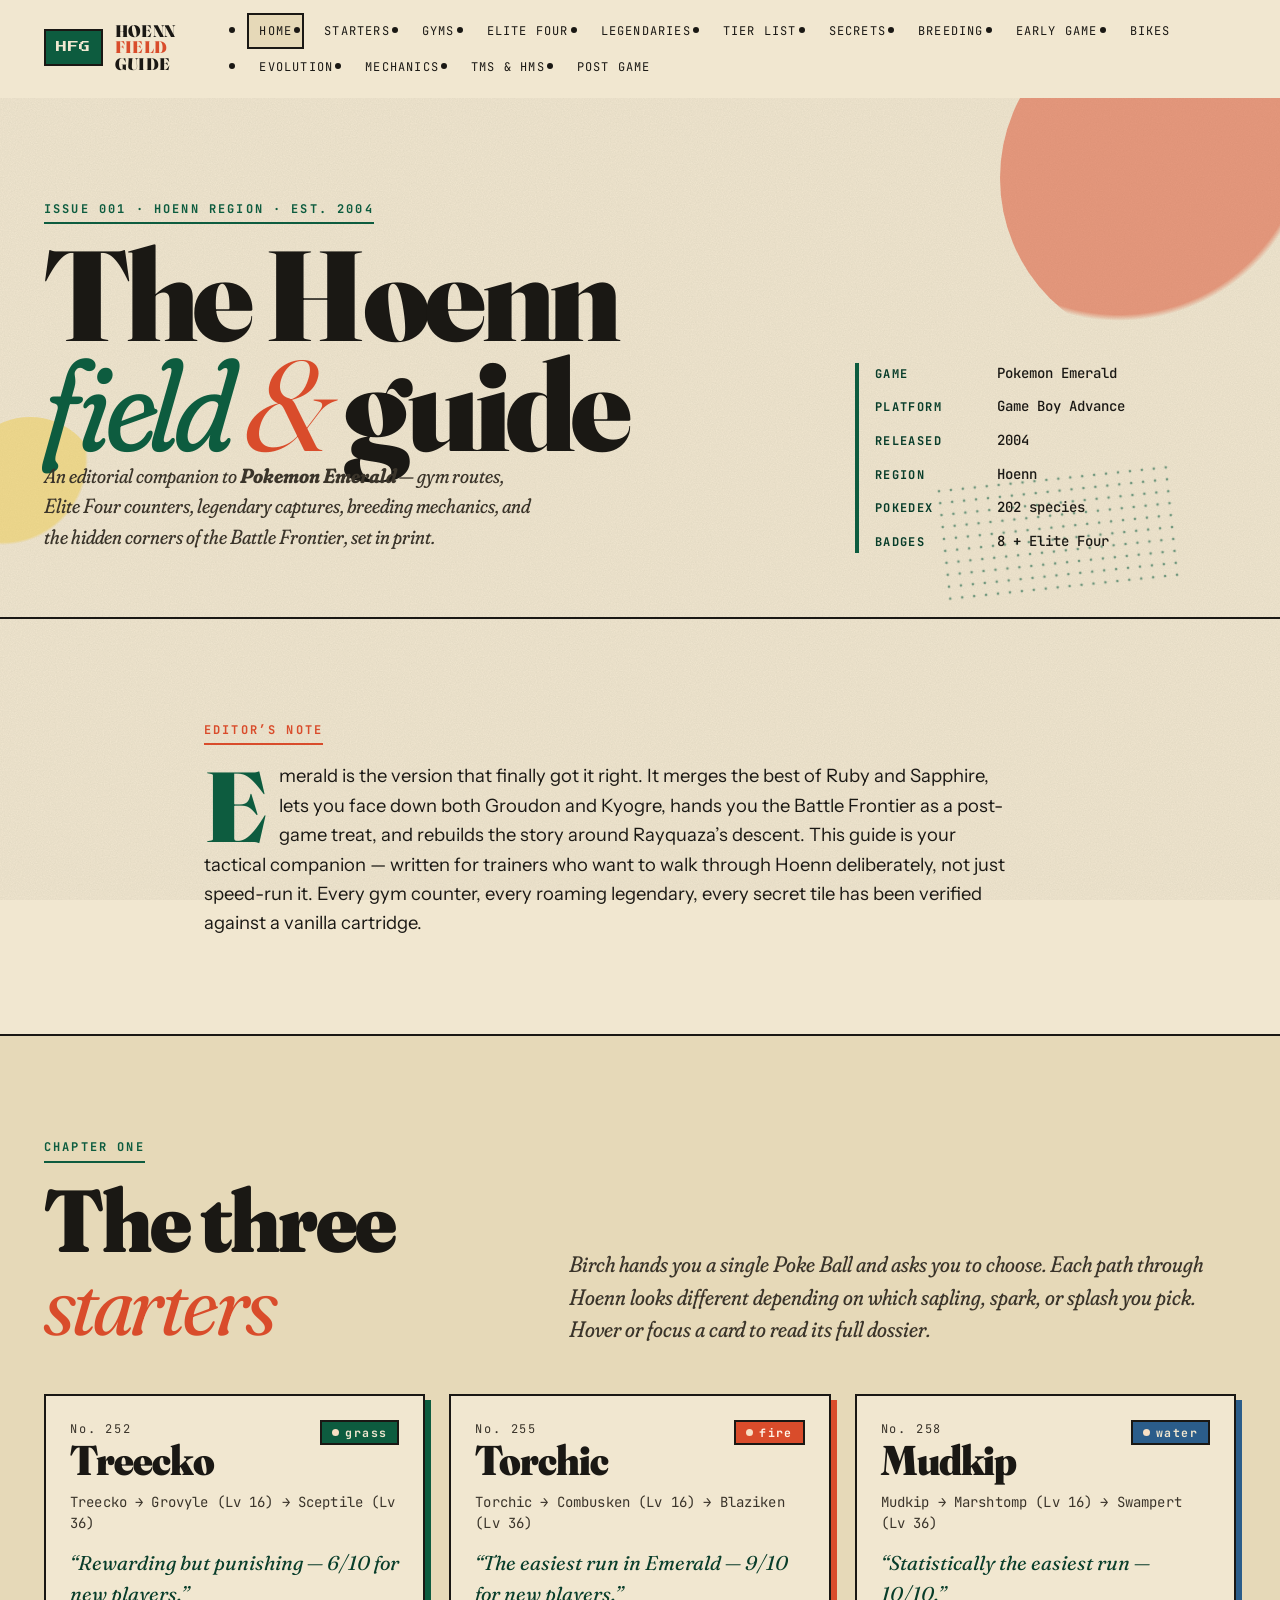
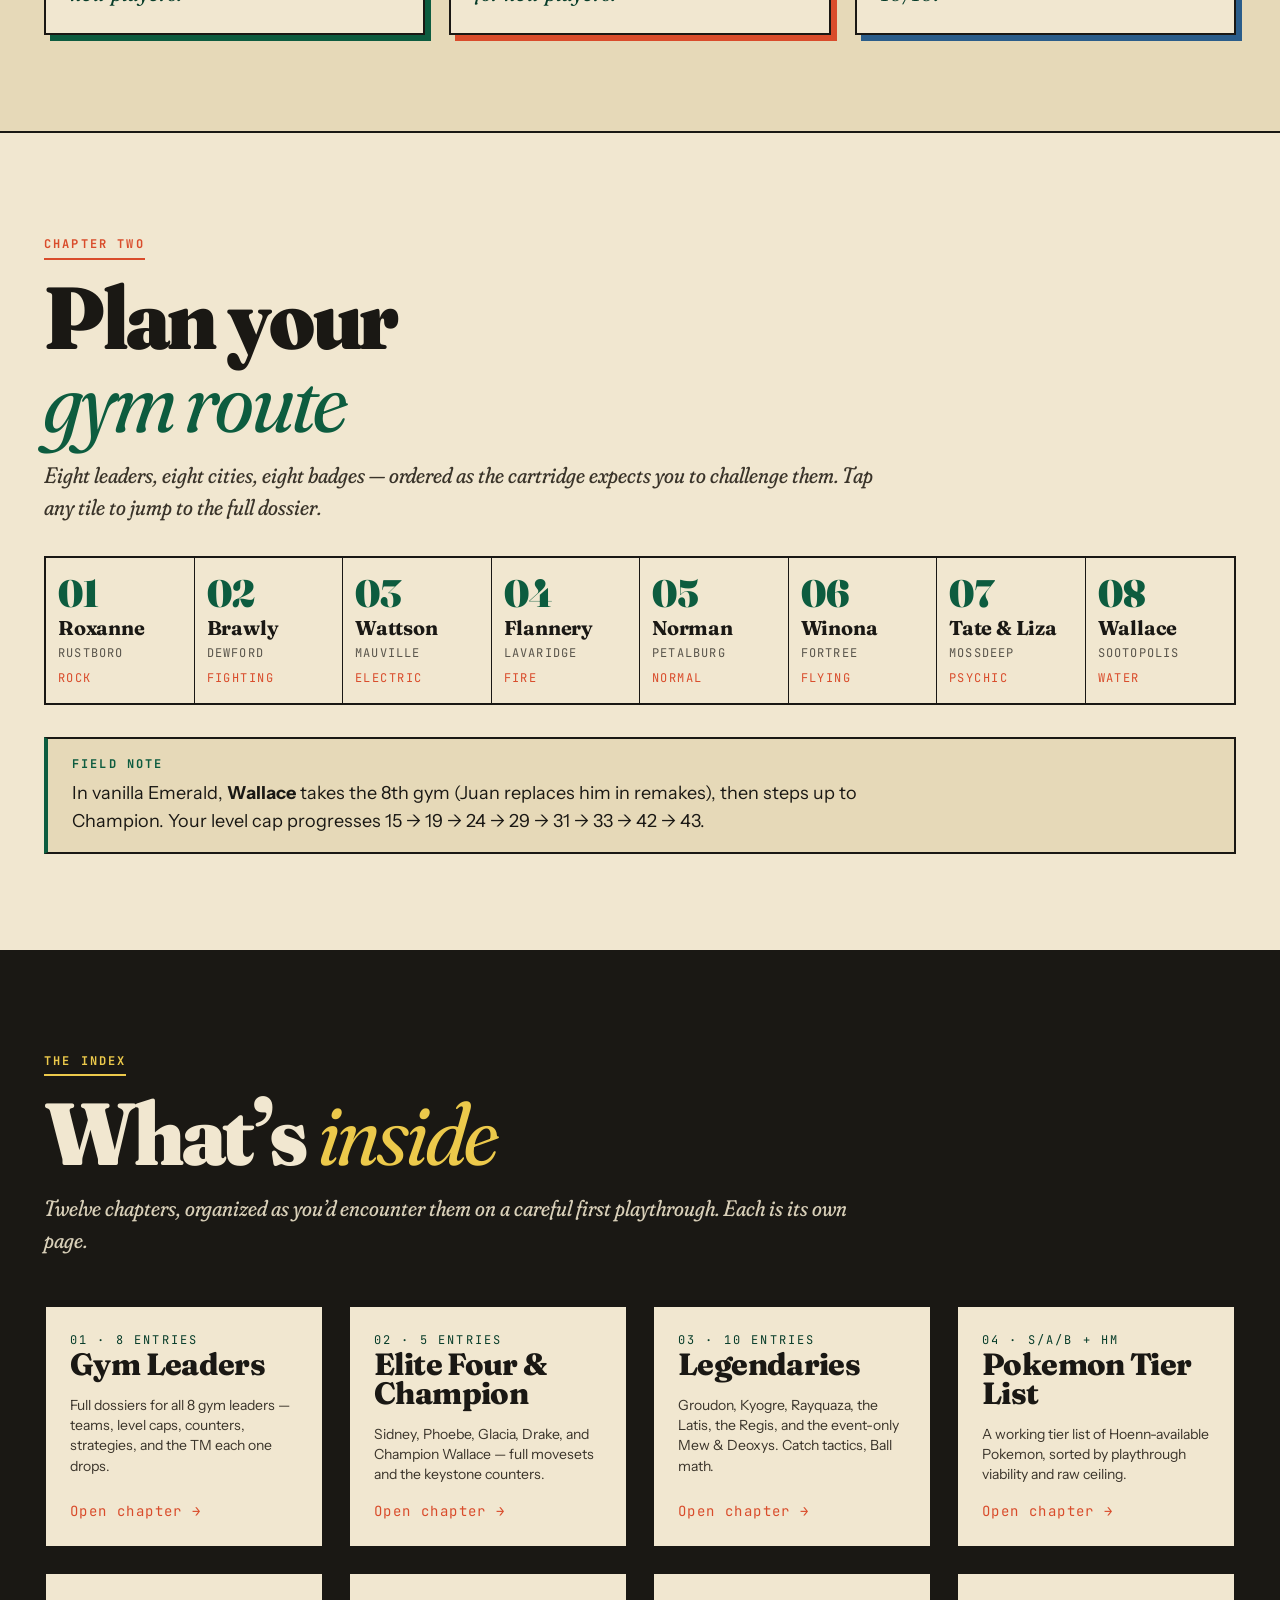
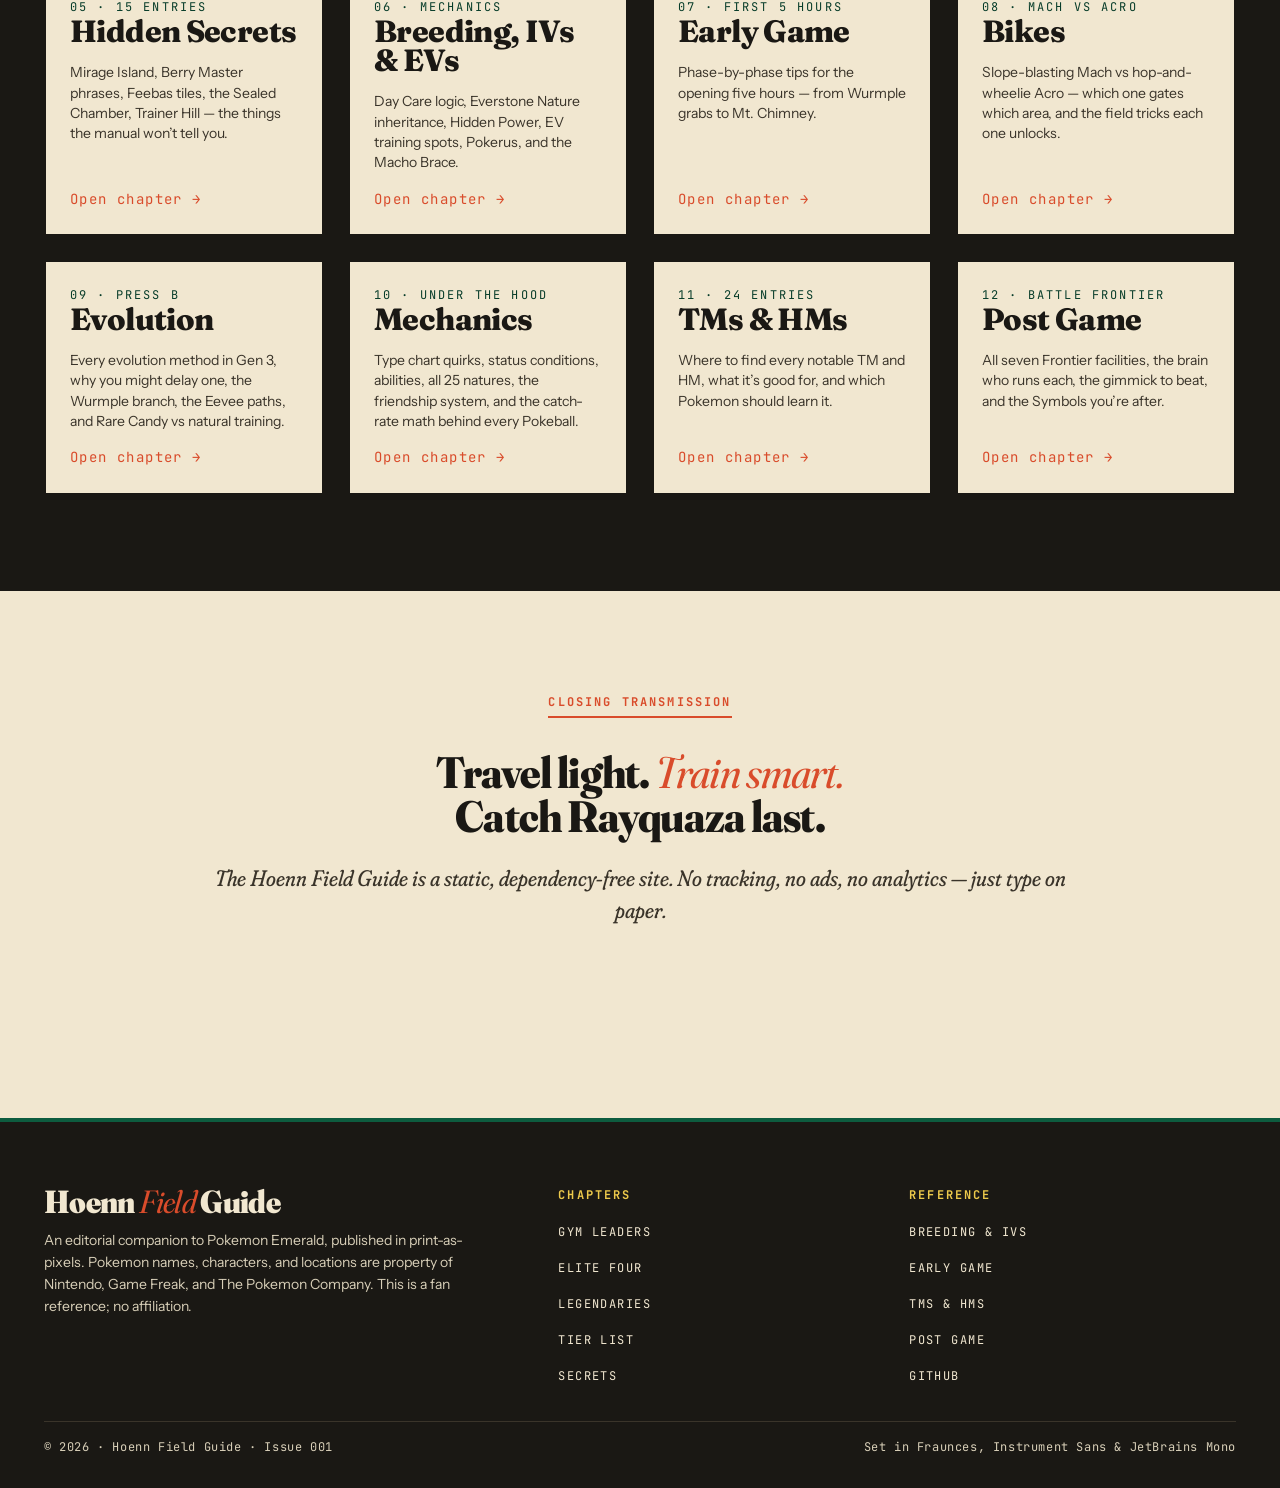
==== commit 34321f4e: "Add deep mechanics, sprites, three new pages, and visual fixes Content expansion (tips.json: 55KB → " ====
--- a/index.html
+++ b/index.html
@@ -1,6 +1,7 @@
 <!DOCTYPE html>
 <html lang="en">
 <head>
+  <script>document.documentElement.classList.add("js")</script>
   <meta charset="UTF-8" />
   <meta name="viewport" content="width=device-width, initial-scale=1.0" />
   <meta name="description" content="The Hoenn Field Guide — an editorial strategy companion to Pokemon Emerald. Gym routes, Elite Four counters, legendary captures, breeding and tier lists." />
@@ -26,6 +27,9 @@
           <li><a href="secrets.html">Secrets</a></li>
           <li><a href="breeding.html">Breeding</a></li>
           <li><a href="early-game.html">Early Game</a></li>
+          <li><a href="bikes.html">Bikes</a></li>
+          <li><a href="evolution.html">Evolution</a></li>
+          <li><a href="mechanics.html">Mechanics</a></li>
           <li><a href="tms-hms.html">TMs &amp; HMs</a></li>
           <li><a href="post-game.html">Post Game</a></li>
         </ul>
@@ -43,6 +47,9 @@
         <li><a href="secrets.html">Secrets</a></li>
         <li><a href="breeding.html">Breeding</a></li>
         <li><a href="early-game.html">Early Game</a></li>
+        <li><a href="bikes.html">Bikes</a></li>
+        <li><a href="evolution.html">Evolution</a></li>
+        <li><a href="mechanics.html">Mechanics</a></li>
         <li><a href="tms-hms.html">TMs &amp; HMs</a></li>
         <li><a href="post-game.html">Post Game</a></li>
       </ul>
@@ -270,7 +277,7 @@
           <span class="kicker">The Index</span>
           <h2 class="h1" style="color:var(--paper);">What&rsquo;s <em style="color:var(--sun); font-style:italic; font-weight:400;">inside</em></h2>
           <p class="lede" style="color:var(--mist); margin-top: var(--s-4); max-width: 60ch;">
-            Ten chapters, organized as you&rsquo;d encounter them on a careful first playthrough. Each is its own page.
+            Twelve chapters, organized as you&rsquo;d encounter them on a careful first playthrough. Each is its own page.
           </p>
         </div>
 
@@ -338,9 +345,36 @@
             <span class="tile__arrow">Open chapter &rarr;</span>
           </a>
 
+          <a href="bikes.html" class="tile">
+            <div>
+              <div class="tile__num">08 &middot; mach vs acro</div>
+              <h3 class="tile__title">Bikes</h3>
+            </div>
+            <p class="tile__desc">Slope-blasting Mach vs hop-and-wheelie Acro &mdash; which one gates which area, and the field tricks each one unlocks.</p>
+            <span class="tile__arrow">Open chapter &rarr;</span>
+          </a>
+
+          <a href="evolution.html" class="tile">
+            <div>
+              <div class="tile__num">09 &middot; press B</div>
+              <h3 class="tile__title">Evolution</h3>
+            </div>
+            <p class="tile__desc">Every evolution method in Gen 3, why you might delay one, the Wurmple branch, the Eevee paths, and Rare Candy vs natural training.</p>
+            <span class="tile__arrow">Open chapter &rarr;</span>
+          </a>
+
+          <a href="mechanics.html" class="tile">
+            <div>
+              <div class="tile__num">10 &middot; under the hood</div>
+              <h3 class="tile__title">Mechanics</h3>
+            </div>
+            <p class="tile__desc">Type chart quirks, status conditions, abilities, all 25 natures, the friendship system, and the catch-rate math behind every Pokeball.</p>
+            <span class="tile__arrow">Open chapter &rarr;</span>
+          </a>
+
           <a href="tms-hms.html" class="tile">
             <div>
-              <div class="tile__num">08 &middot; 24 entries</div>
+              <div class="tile__num">11 &middot; 24 entries</div>
               <h3 class="tile__title">TMs &amp; HMs</h3>
             </div>
             <p class="tile__desc">Where to find every notable TM and HM, what it&rsquo;s good for, and which Pokemon should learn it.</p>
@@ -349,7 +383,7 @@
 
           <a href="post-game.html" class="tile">
             <div>
-              <div class="tile__num">09 &middot; Battle Frontier</div>
+              <div class="tile__num">12 &middot; Battle Frontier</div>
               <h3 class="tile__title">Post Game</h3>
             </div>
             <p class="tile__desc">All seven Frontier facilities, the brain who runs each, the gimmick to beat, and the Symbols you&rsquo;re after.</p>
--- a/assets/css/main.css
+++ b/assets/css/main.css
@@ -1292,16 +1292,22 @@
   to   { opacity: 1; transform: translateY(0); }
 }
 
-.reveal {
+/* Reveal animation: content is always visible. The .is-armed class (added
+   by JS only to elements that are below the initial viewport) is what hides
+   them so the IntersectionObserver can animate them in when scrolled to.
+   Above-the-fold content never gets armed and is therefore always visible.
+   Without JS, nothing is armed and everything is visible. */
+.reveal.is-armed {
   opacity: 0;
   transform: translateY(18px);
 }
-.reveal.is-in {
+.reveal.is-armed.is-in {
   animation: reveal-up 700ms cubic-bezier(0.2, 0.8, 0.2, 1) forwards;
   animation-delay: calc(var(--delay, 0) * 80ms);
 }
 
-/* Page-load stagger for direct children of .stagger */
+/* Page-load stagger: direct children of .stagger fade up on page load. This
+   only runs for above-the-fold heroes so we keep the opacity:0 default. */
 .stagger > * {
   opacity: 0;
   transform: translateY(14px);
@@ -1336,8 +1342,70 @@
   .card-trainer__row { grid-template-columns: 100px 1fr; }
   .stat-row { grid-template-columns: 110px 1fr; }
   .stat-row__num { grid-column: 2; }
+  /* Decorative riso shapes are hand-positioned for desktop; on small
+     viewports they overlap real content — scale and clip them safely. */
+  .riso-blob, .riso-dots {
+    transform: scale(0.55);
+    transform-origin: top right;
+    opacity: 0.35;
+  }
+  .page-header .riso-blob,
+  .page-header .riso-dots,
+  .hero .riso-blob,
+  .hero .riso-dots {
+    pointer-events: none;
+    z-index: 0;
+  }
+  .page-header,
+  .hero {
+    overflow: hidden;
+  }
 }
 
 @media (min-width: 1280px) {
   :root { --fs-base: 1.125rem; }
 }
+
+/* -------------------------------------------------------------
+   18. POKEMON SPRITES
+   GBA-era sprites from PokeAPI's generation-iii/emerald set.
+   Pixel-rendering preserves the chunky in-game aesthetic.
+   ------------------------------------------------------------- */
+.poke-sprite {
+  width: 64px;
+  height: 64px;
+  display: inline-block;
+  vertical-align: middle;
+  image-rendering: pixelated;
+  image-rendering: -moz-crisp-edges;
+  image-rendering: crisp-edges;
+  background: transparent;
+  flex-shrink: 0;
+}
+.poke-sprite--xs { width: 32px; height: 32px; }
+.poke-sprite--sm { width: 48px; height: 48px; }
+.poke-sprite--lg { width: 96px; height: 96px; }
+.poke-sprite--xl { width: 128px; height: 128px; }
+
+/* Sprite framed in a hard-bordered tile (matches design system) */
+.poke-sprite-frame {
+  display: inline-flex;
+  align-items: center;
+  justify-content: center;
+  background: var(--paper-deep);
+  border: var(--border-w) solid var(--ink);
+  padding: var(--s-2);
+  position: relative;
+}
+.poke-sprite-frame--emerald { background: var(--emerald); }
+.poke-sprite-frame--ember { background: var(--ember); }
+.poke-sprite-frame--sun { background: var(--sun); }
+.poke-sprite-frame--ocean { background: var(--ocean); }
+
+/* Inline sprite next to a label (e.g., in tier cards / poke-mini) */
+.poke-row {
+  display: flex;
+  align-items: center;
+  gap: var(--s-3);
+}
+.poke-row .poke-sprite { flex-shrink: 0; }
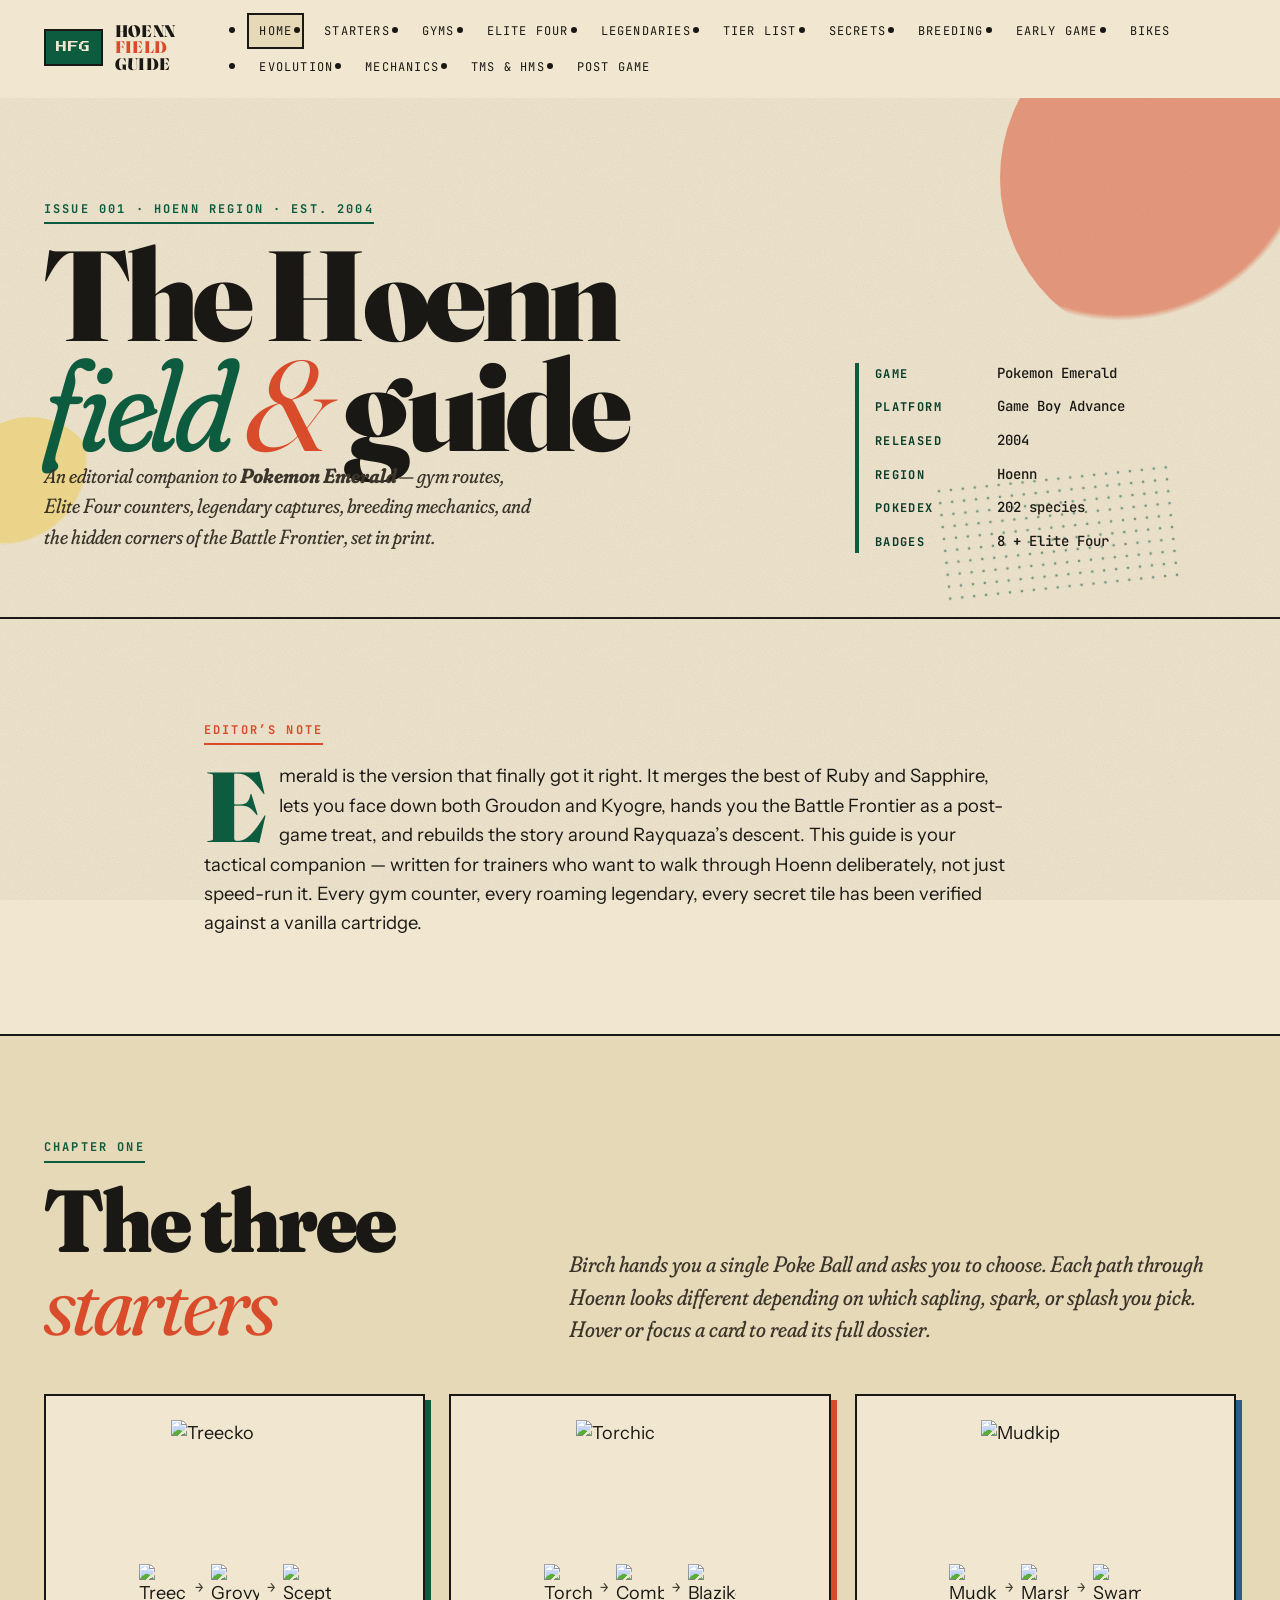
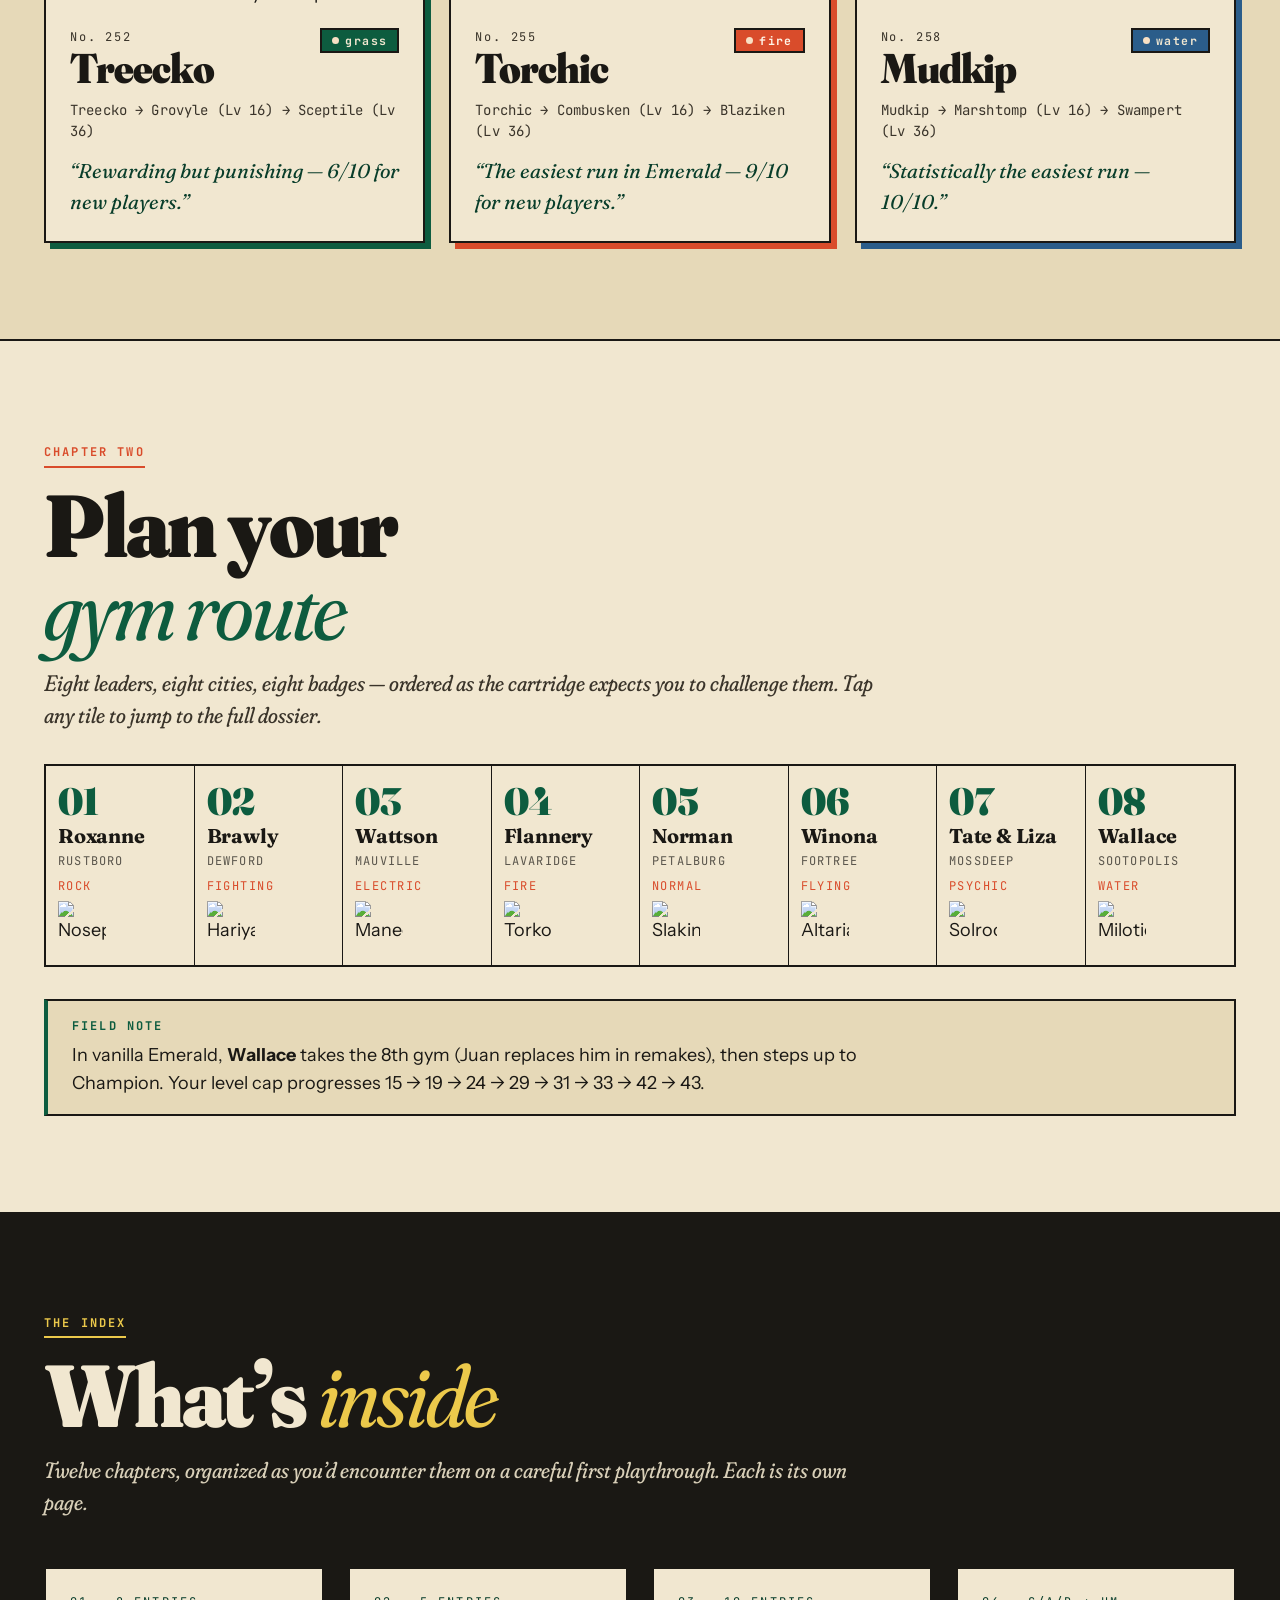
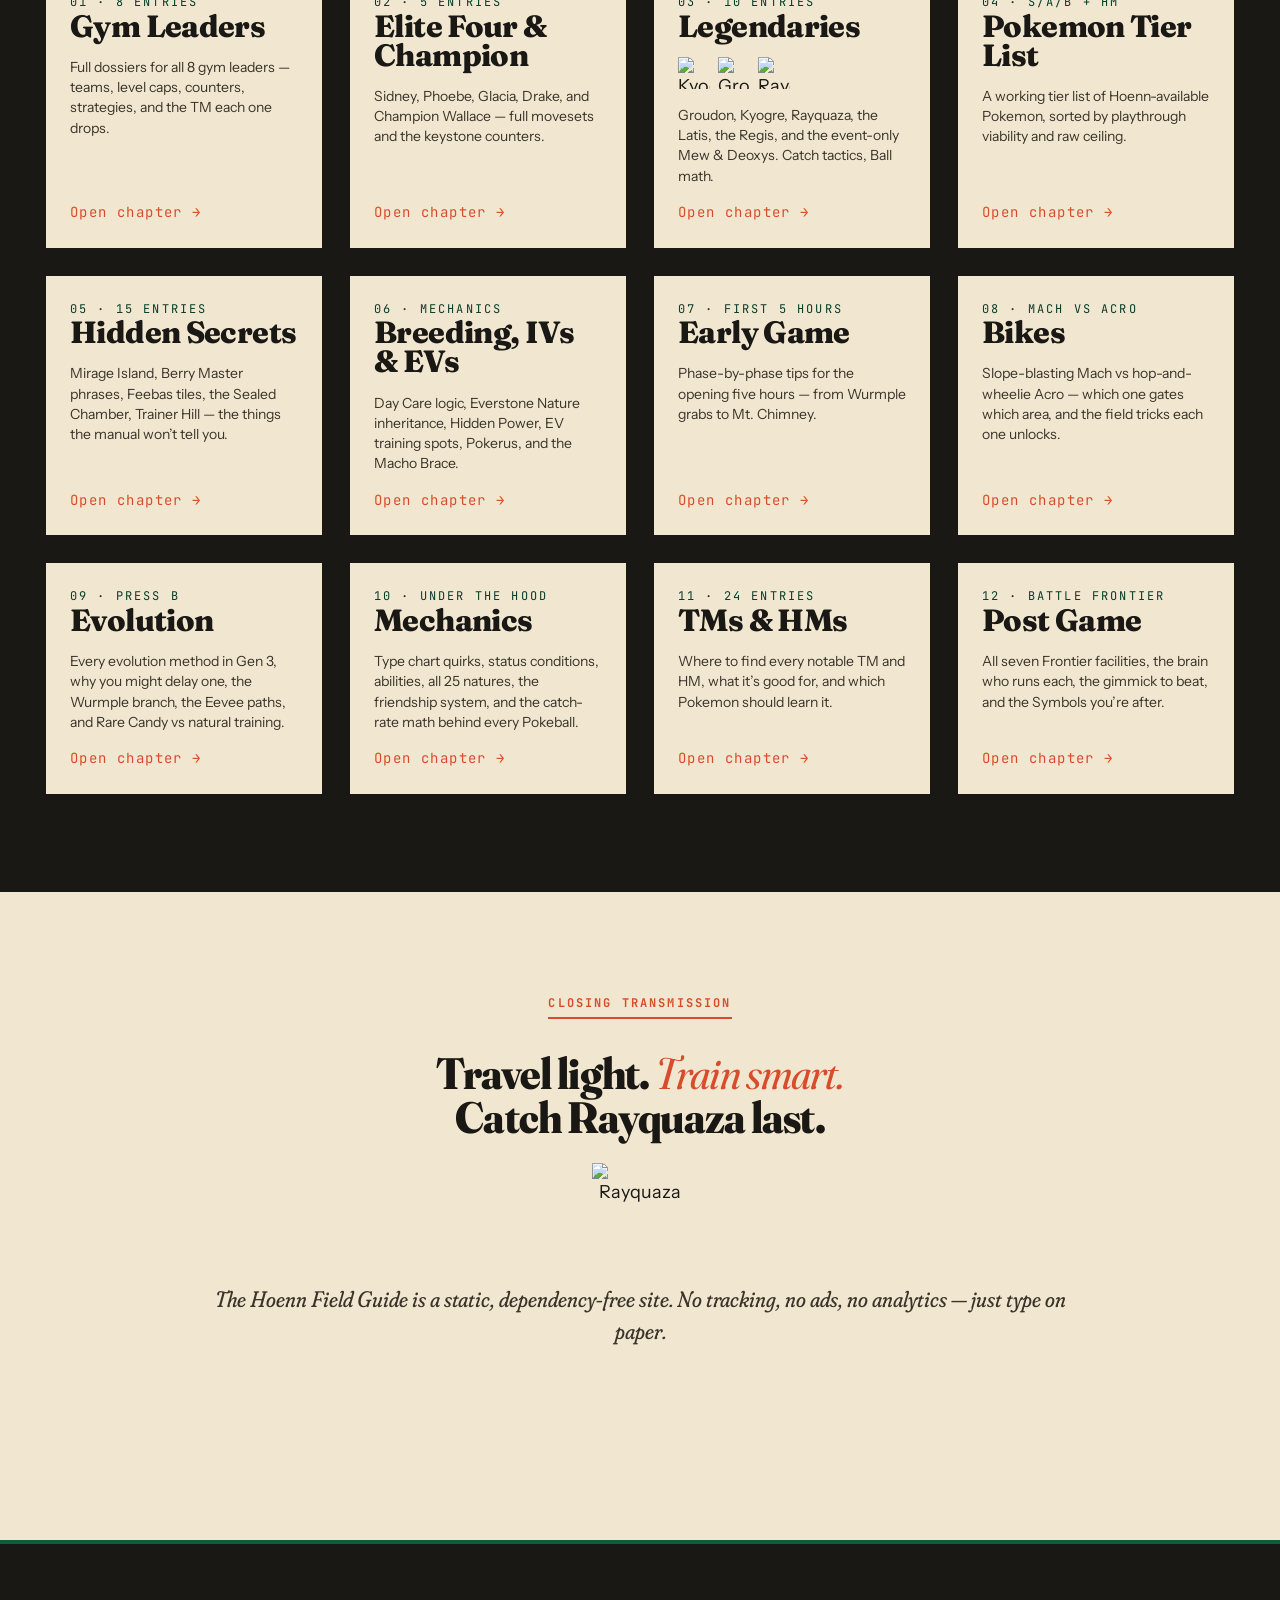
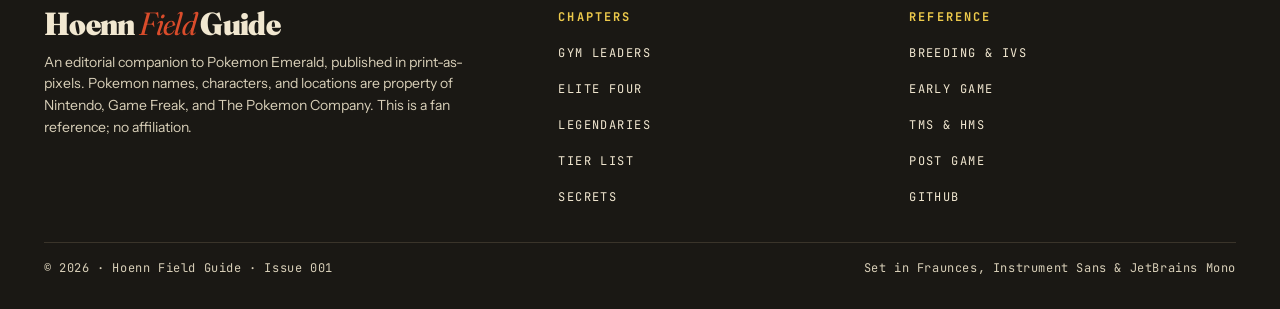
==== commit 1b8ef028: "Add Pokemon sprites to remaining pages and fill gaps site-wide - index.html: starters in hero get xl" ====
--- a/index.html
+++ b/index.html
@@ -121,6 +121,16 @@
         <div class="grid grid--3 stagger">
           <!-- TREECKO -->
           <article class="card-starter offset-shadow" data-accent="grass" tabindex="0" aria-label="Treecko starter">
+            <div class="poke-row" style="justify-content:center; margin-bottom:var(--s-4);">
+              <img class="poke-sprite poke-sprite--xl" src="https://raw.githubusercontent.com/PokeAPI/sprites/master/sprites/pokemon/versions/generation-iii/emerald/252.png" alt="Treecko" loading="lazy">
+            </div>
+            <div class="poke-row" style="justify-content:center; gap:var(--s-2); margin-bottom:var(--s-4); flex-wrap:wrap;">
+              <img class="poke-sprite poke-sprite--sm" src="https://raw.githubusercontent.com/PokeAPI/sprites/master/sprites/pokemon/versions/generation-iii/emerald/252.png" alt="Treecko" loading="lazy">
+              <span class="mono" aria-hidden="true" style="font-size:var(--fs-sm); color:var(--ink-soft);">&rarr;</span>
+              <img class="poke-sprite poke-sprite--sm" src="https://raw.githubusercontent.com/PokeAPI/sprites/master/sprites/pokemon/versions/generation-iii/emerald/253.png" alt="Grovyle" loading="lazy">
+              <span class="mono" aria-hidden="true" style="font-size:var(--fs-sm); color:var(--ink-soft);">&rarr;</span>
+              <img class="poke-sprite poke-sprite--sm" src="https://raw.githubusercontent.com/PokeAPI/sprites/master/sprites/pokemon/versions/generation-iii/emerald/254.png" alt="Sceptile" loading="lazy">
+            </div>
             <div style="display:flex; justify-content:space-between; align-items:flex-start;">
               <div>
                 <div class="card-starter__num">No. 252</div>
@@ -146,6 +156,16 @@
 
           <!-- TORCHIC -->
           <article class="card-starter offset-shadow--ember" data-accent="fire" tabindex="0" aria-label="Torchic starter">
+            <div class="poke-row" style="justify-content:center; margin-bottom:var(--s-4);">
+              <img class="poke-sprite poke-sprite--xl" src="https://raw.githubusercontent.com/PokeAPI/sprites/master/sprites/pokemon/versions/generation-iii/emerald/255.png" alt="Torchic" loading="lazy">
+            </div>
+            <div class="poke-row" style="justify-content:center; gap:var(--s-2); margin-bottom:var(--s-4); flex-wrap:wrap;">
+              <img class="poke-sprite poke-sprite--sm" src="https://raw.githubusercontent.com/PokeAPI/sprites/master/sprites/pokemon/versions/generation-iii/emerald/255.png" alt="Torchic" loading="lazy">
+              <span class="mono" aria-hidden="true" style="font-size:var(--fs-sm); color:var(--ink-soft);">&rarr;</span>
+              <img class="poke-sprite poke-sprite--sm" src="https://raw.githubusercontent.com/PokeAPI/sprites/master/sprites/pokemon/versions/generation-iii/emerald/256.png" alt="Combusken" loading="lazy">
+              <span class="mono" aria-hidden="true" style="font-size:var(--fs-sm); color:var(--ink-soft);">&rarr;</span>
+              <img class="poke-sprite poke-sprite--sm" src="https://raw.githubusercontent.com/PokeAPI/sprites/master/sprites/pokemon/versions/generation-iii/emerald/257.png" alt="Blaziken" loading="lazy">
+            </div>
             <div style="display:flex; justify-content:space-between; align-items:flex-start;">
               <div>
                 <div class="card-starter__num">No. 255</div>
@@ -171,6 +191,16 @@
 
           <!-- MUDKIP -->
           <article class="card-starter offset-shadow--ocean" data-accent="water" tabindex="0" aria-label="Mudkip starter">
+            <div class="poke-row" style="justify-content:center; margin-bottom:var(--s-4);">
+              <img class="poke-sprite poke-sprite--xl" src="https://raw.githubusercontent.com/PokeAPI/sprites/master/sprites/pokemon/versions/generation-iii/emerald/258.png" alt="Mudkip" loading="lazy">
+            </div>
+            <div class="poke-row" style="justify-content:center; gap:var(--s-2); margin-bottom:var(--s-4); flex-wrap:wrap;">
+              <img class="poke-sprite poke-sprite--sm" src="https://raw.githubusercontent.com/PokeAPI/sprites/master/sprites/pokemon/versions/generation-iii/emerald/258.png" alt="Mudkip" loading="lazy">
+              <span class="mono" aria-hidden="true" style="font-size:var(--fs-sm); color:var(--ink-soft);">&rarr;</span>
+              <img class="poke-sprite poke-sprite--sm" src="https://raw.githubusercontent.com/PokeAPI/sprites/master/sprites/pokemon/versions/generation-iii/emerald/259.png" alt="Marshtomp" loading="lazy">
+              <span class="mono" aria-hidden="true" style="font-size:var(--fs-sm); color:var(--ink-soft);">&rarr;</span>
+              <img class="poke-sprite poke-sprite--sm" src="https://raw.githubusercontent.com/PokeAPI/sprites/master/sprites/pokemon/versions/generation-iii/emerald/260.png" alt="Swampert" loading="lazy">
+            </div>
             <div style="display:flex; justify-content:space-between; align-items:flex-start;">
               <div>
                 <div class="card-starter__num">No. 258</div>
@@ -215,48 +245,56 @@
             <span class="gym-tile__name">Roxanne</span>
             <span class="gym-tile__city">Rustboro</span>
             <span class="gym-tile__type">Rock</span>
+            <img class="poke-sprite poke-sprite--sm" src="https://raw.githubusercontent.com/PokeAPI/sprites/master/sprites/pokemon/versions/generation-iii/emerald/299.png" alt="Nosepass" loading="lazy">
           </a>
           <a href="gyms.html#gym-2" class="gym-tile">
             <span class="gym-tile__num">02</span>
             <span class="gym-tile__name">Brawly</span>
             <span class="gym-tile__city">Dewford</span>
             <span class="gym-tile__type">Fighting</span>
+            <img class="poke-sprite poke-sprite--sm" src="https://raw.githubusercontent.com/PokeAPI/sprites/master/sprites/pokemon/versions/generation-iii/emerald/297.png" alt="Hariyama" loading="lazy">
           </a>
           <a href="gyms.html#gym-3" class="gym-tile">
             <span class="gym-tile__num">03</span>
             <span class="gym-tile__name">Wattson</span>
             <span class="gym-tile__city">Mauville</span>
             <span class="gym-tile__type">Electric</span>
+            <img class="poke-sprite poke-sprite--sm" src="https://raw.githubusercontent.com/PokeAPI/sprites/master/sprites/pokemon/versions/generation-iii/emerald/310.png" alt="Manectric" loading="lazy">
           </a>
           <a href="gyms.html#gym-4" class="gym-tile">
             <span class="gym-tile__num">04</span>
             <span class="gym-tile__name">Flannery</span>
             <span class="gym-tile__city">Lavaridge</span>
             <span class="gym-tile__type">Fire</span>
+            <img class="poke-sprite poke-sprite--sm" src="https://raw.githubusercontent.com/PokeAPI/sprites/master/sprites/pokemon/versions/generation-iii/emerald/324.png" alt="Torkoal" loading="lazy">
           </a>
           <a href="gyms.html#gym-5" class="gym-tile">
             <span class="gym-tile__num">05</span>
             <span class="gym-tile__name">Norman</span>
             <span class="gym-tile__city">Petalburg</span>
             <span class="gym-tile__type">Normal</span>
+            <img class="poke-sprite poke-sprite--sm" src="https://raw.githubusercontent.com/PokeAPI/sprites/master/sprites/pokemon/versions/generation-iii/emerald/289.png" alt="Slaking" loading="lazy">
           </a>
           <a href="gyms.html#gym-6" class="gym-tile">
             <span class="gym-tile__num">06</span>
             <span class="gym-tile__name">Winona</span>
             <span class="gym-tile__city">Fortree</span>
             <span class="gym-tile__type">Flying</span>
+            <img class="poke-sprite poke-sprite--sm" src="https://raw.githubusercontent.com/PokeAPI/sprites/master/sprites/pokemon/versions/generation-iii/emerald/334.png" alt="Altaria" loading="lazy">
           </a>
           <a href="gyms.html#gym-7" class="gym-tile">
             <span class="gym-tile__num">07</span>
             <span class="gym-tile__name">Tate &amp; Liza</span>
             <span class="gym-tile__city">Mossdeep</span>
             <span class="gym-tile__type">Psychic</span>
+            <img class="poke-sprite poke-sprite--sm" src="https://raw.githubusercontent.com/PokeAPI/sprites/master/sprites/pokemon/versions/generation-iii/emerald/338.png" alt="Solrock" loading="lazy">
           </a>
           <a href="gyms.html#gym-8" class="gym-tile">
             <span class="gym-tile__num">08</span>
             <span class="gym-tile__name">Wallace</span>
             <span class="gym-tile__city">Sootopolis</span>
             <span class="gym-tile__type">Water</span>
+            <img class="poke-sprite poke-sprite--sm" src="https://raw.githubusercontent.com/PokeAPI/sprites/master/sprites/pokemon/versions/generation-iii/emerald/350.png" alt="Milotic" loading="lazy">
           </a>
         </div>
 
@@ -305,6 +343,11 @@
               <div class="tile__num">03 &middot; 10 entries</div>
               <h3 class="tile__title">Legendaries</h3>
             </div>
+            <div class="poke-row" style="gap:var(--s-2); flex-wrap:wrap;">
+              <img class="poke-sprite poke-sprite--xs" src="https://raw.githubusercontent.com/PokeAPI/sprites/master/sprites/pokemon/versions/generation-iii/emerald/382.png" alt="Kyogre" loading="lazy">
+              <img class="poke-sprite poke-sprite--xs" src="https://raw.githubusercontent.com/PokeAPI/sprites/master/sprites/pokemon/versions/generation-iii/emerald/383.png" alt="Groudon" loading="lazy">
+              <img class="poke-sprite poke-sprite--xs" src="https://raw.githubusercontent.com/PokeAPI/sprites/master/sprites/pokemon/versions/generation-iii/emerald/384.png" alt="Rayquaza" loading="lazy">
+            </div>
             <p class="tile__desc">Groudon, Kyogre, Rayquaza, the Latis, the Regis, and the event-only Mew &amp; Deoxys. Catch tactics, Ball math.</p>
             <span class="tile__arrow">Open chapter &rarr;</span>
           </a>
@@ -398,6 +441,9 @@
       <div class="container container--narrow text-center">
         <span class="kicker kicker--ember">Closing transmission</span>
         <h2 class="h2 mt-4" style="margin-inline:auto;">Travel light. <em style="color:var(--ember); font-weight:400; font-style:italic;">Train smart.</em><br>Catch Rayquaza last.</h2>
+        <div class="poke-row" style="justify-content:center; margin-top:var(--s-5);">
+          <img class="poke-sprite poke-sprite--lg" src="https://raw.githubusercontent.com/PokeAPI/sprites/master/sprites/pokemon/versions/generation-iii/emerald/384.png" alt="Rayquaza" loading="lazy">
+        </div>
         <p class="lede mt-5" style="margin-inline:auto;">
           The Hoenn Field Guide is a static, dependency-free site. No tracking, no ads, no analytics &mdash;
           just type on paper.
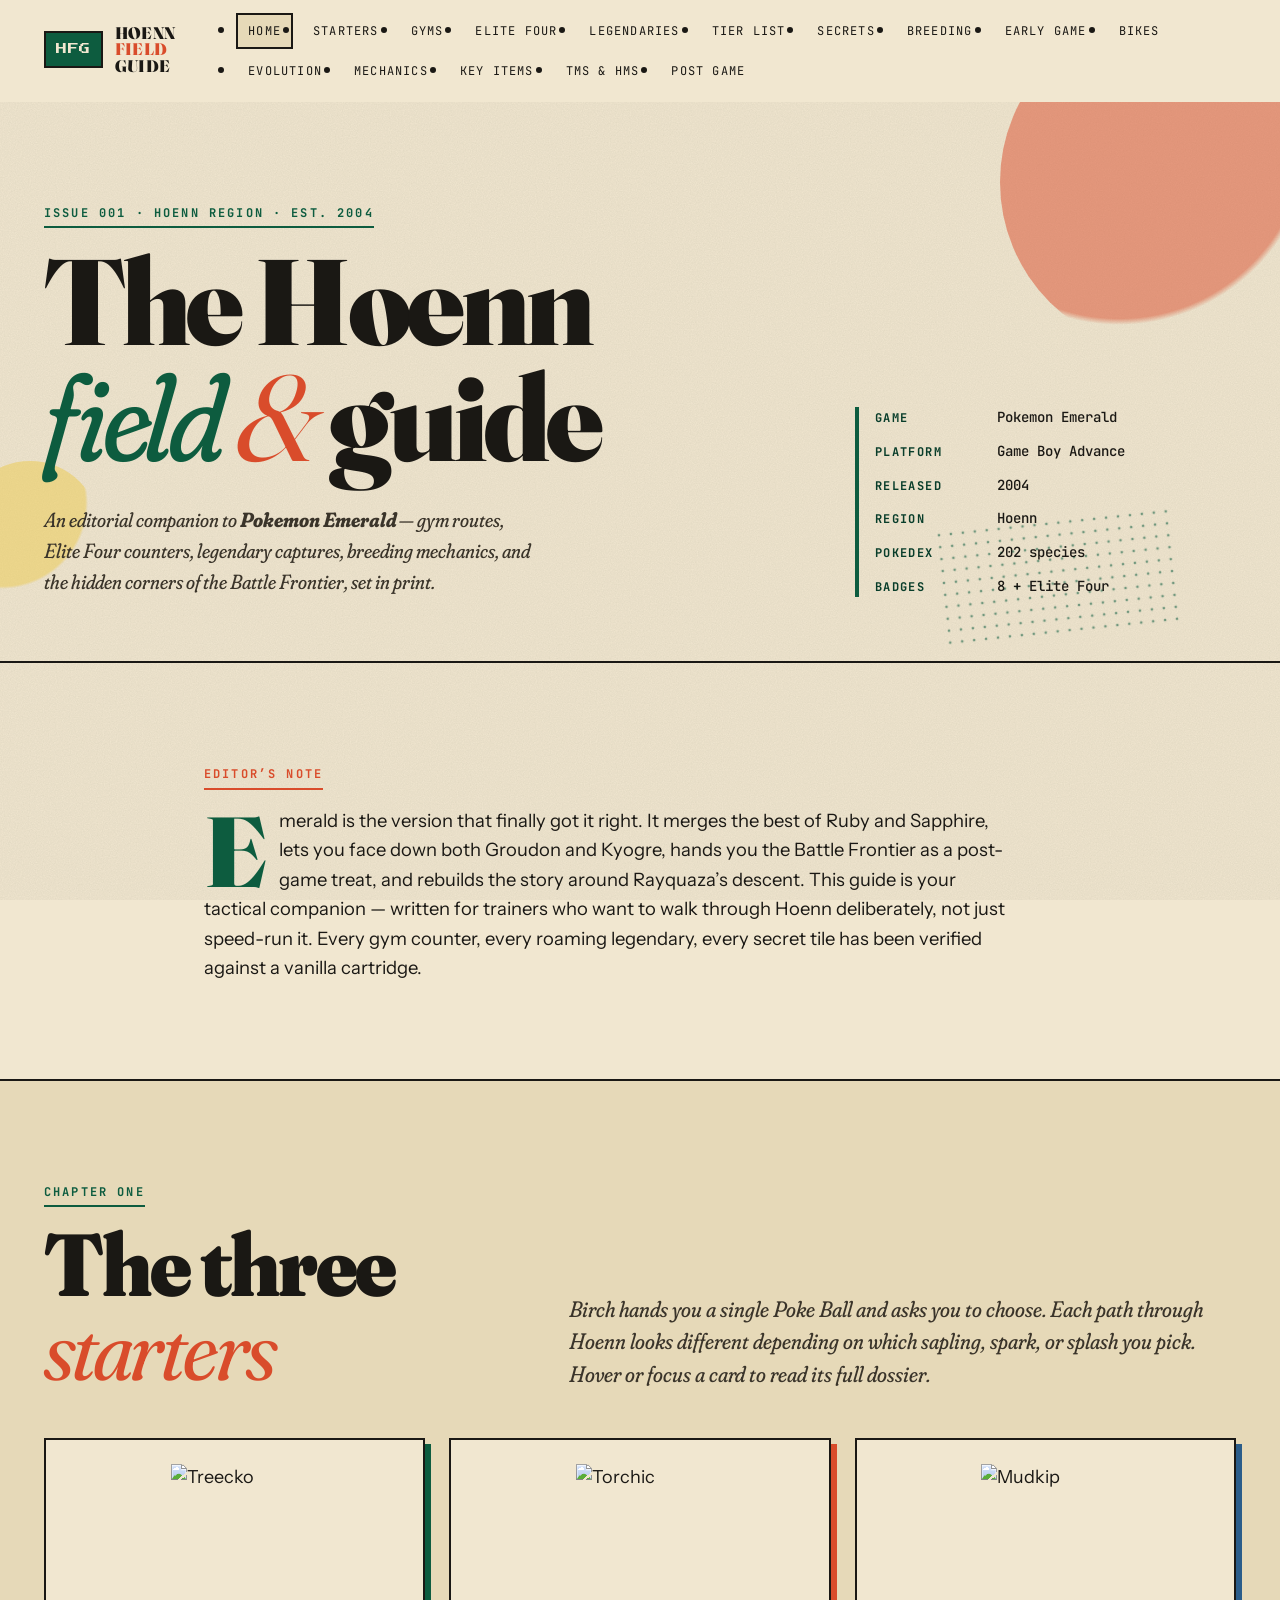
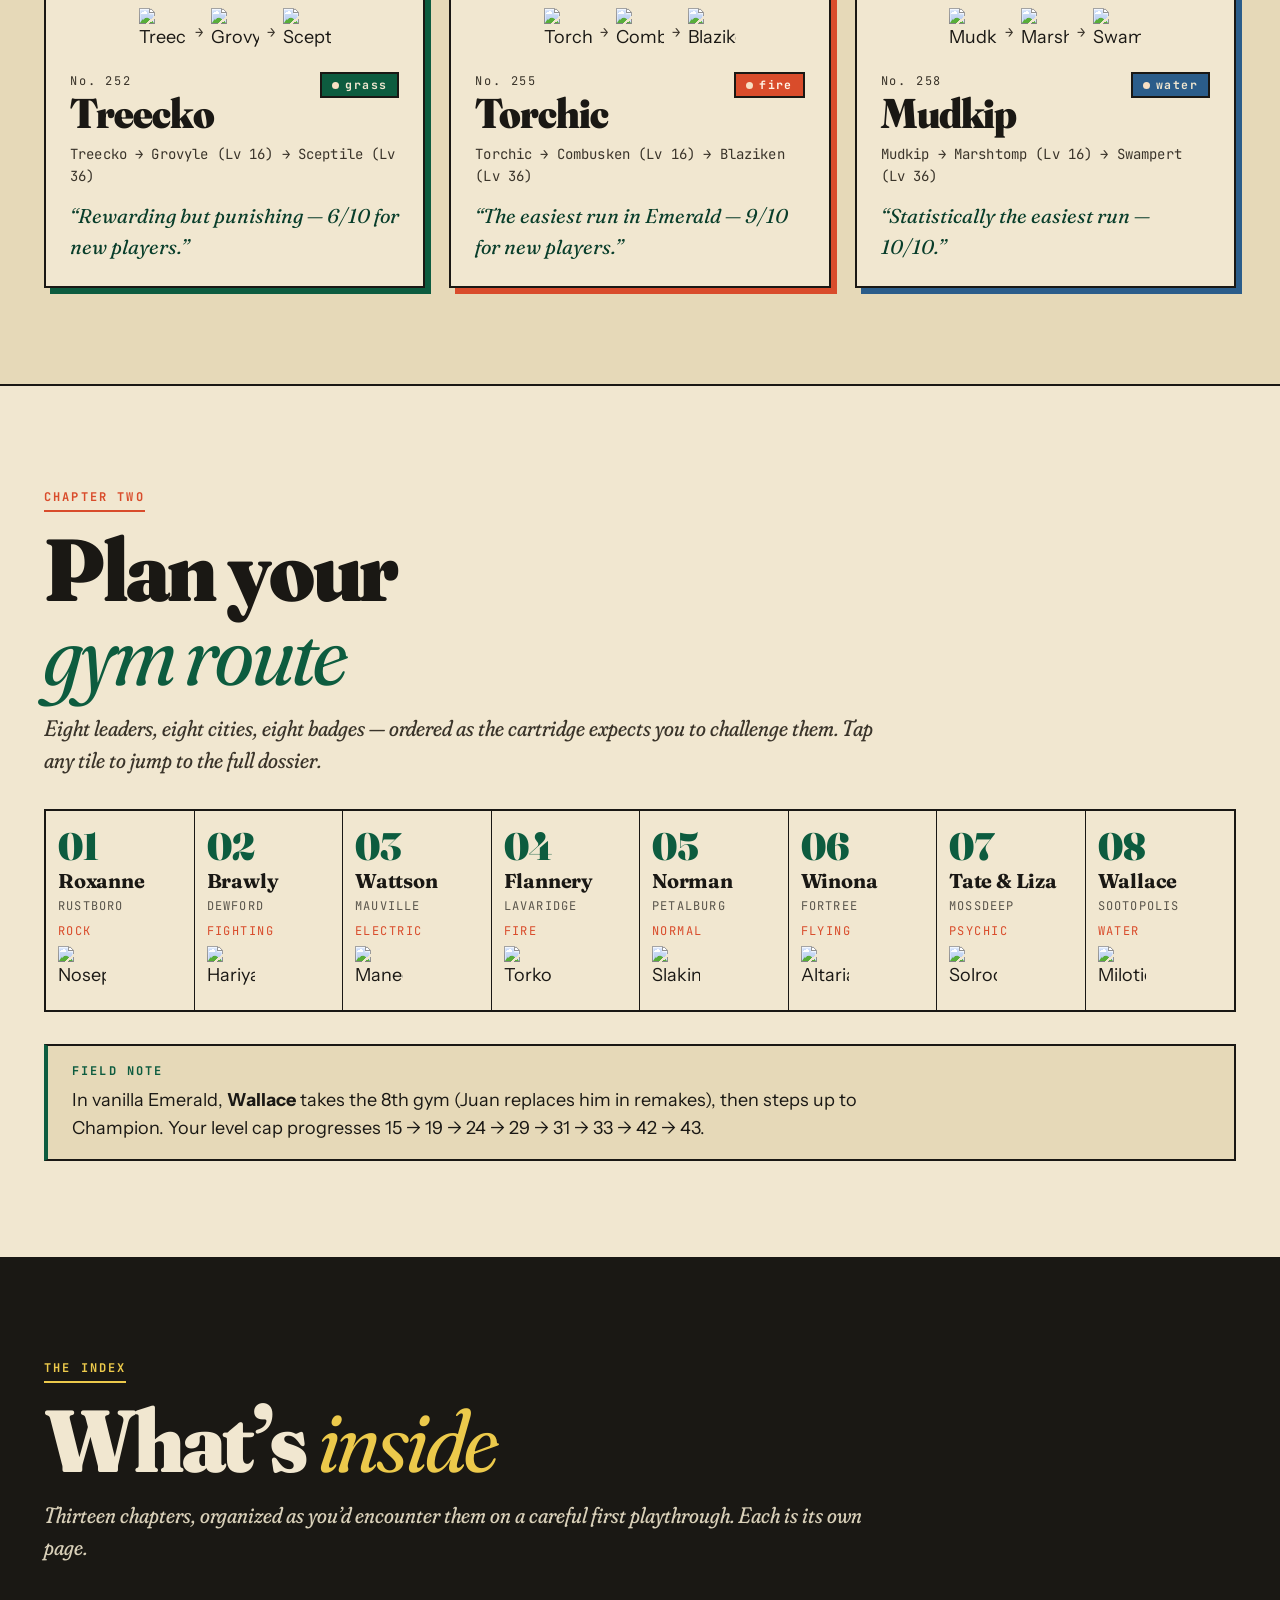
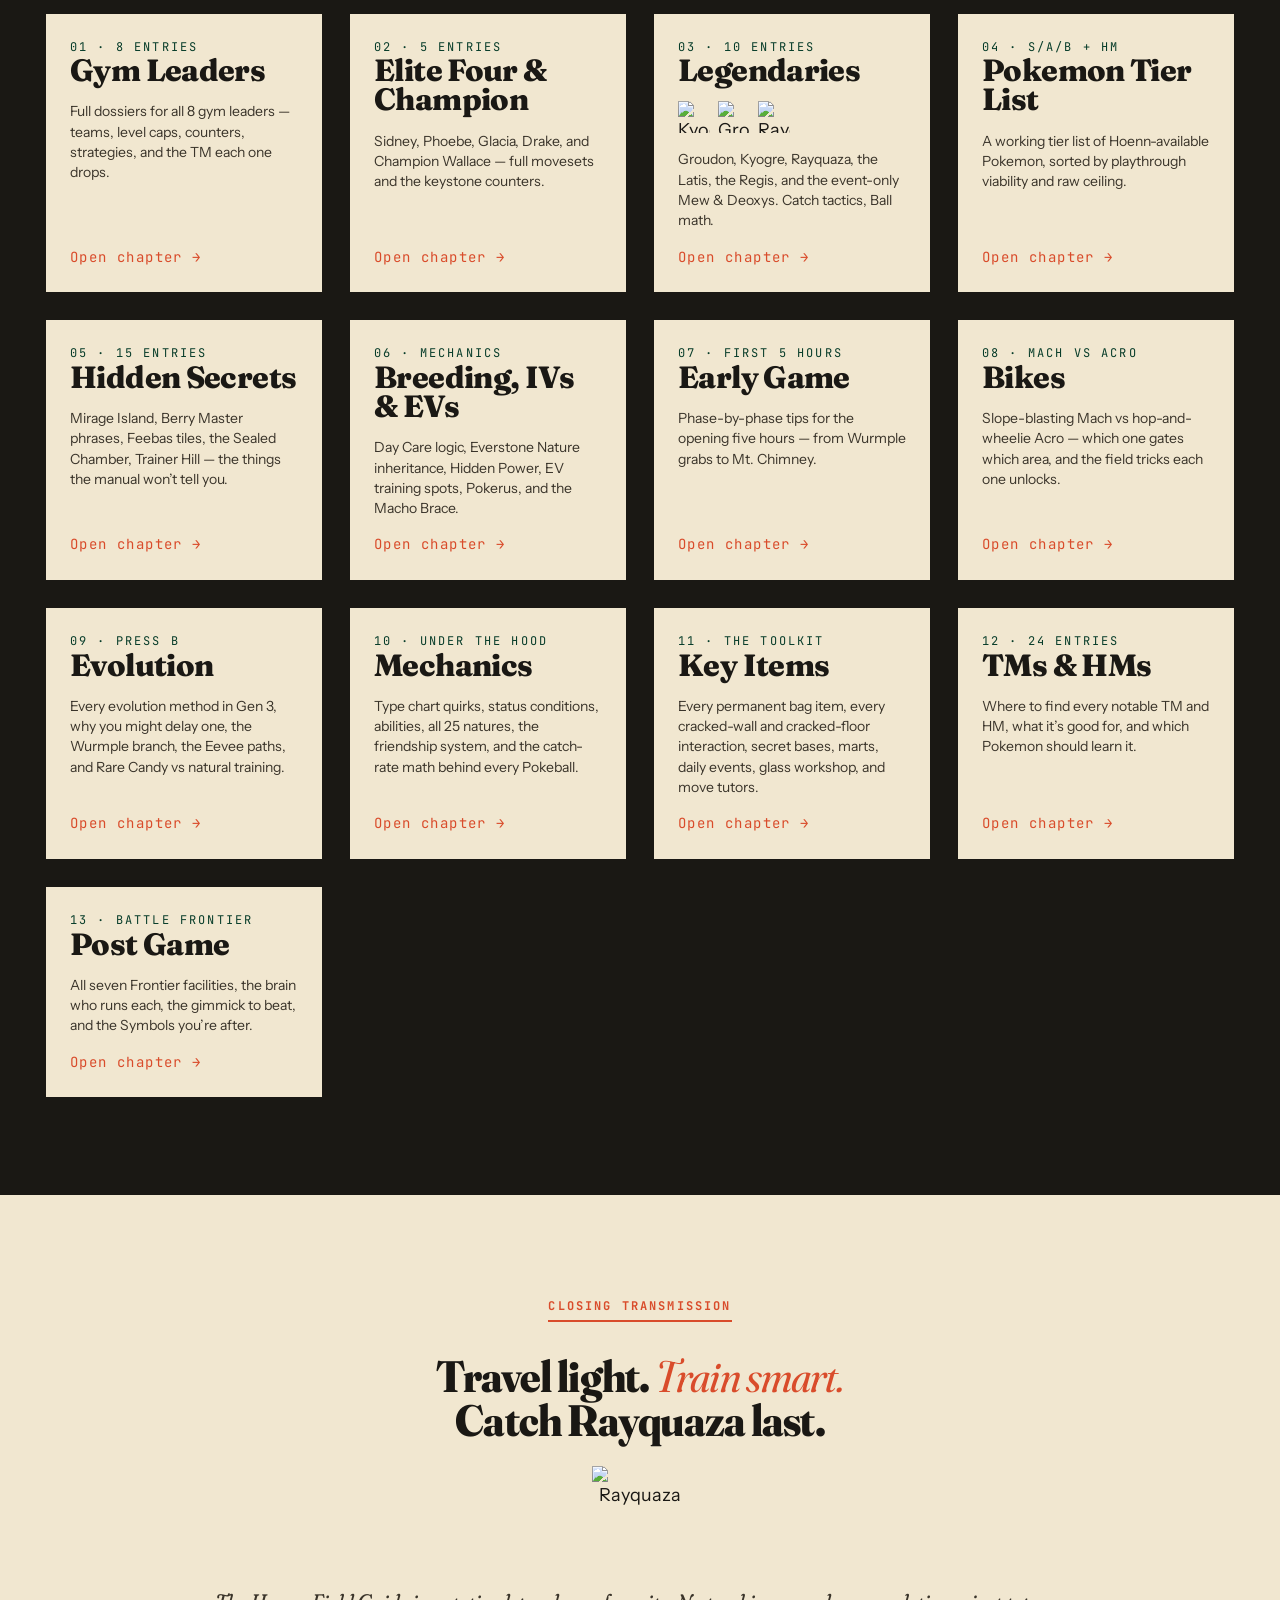
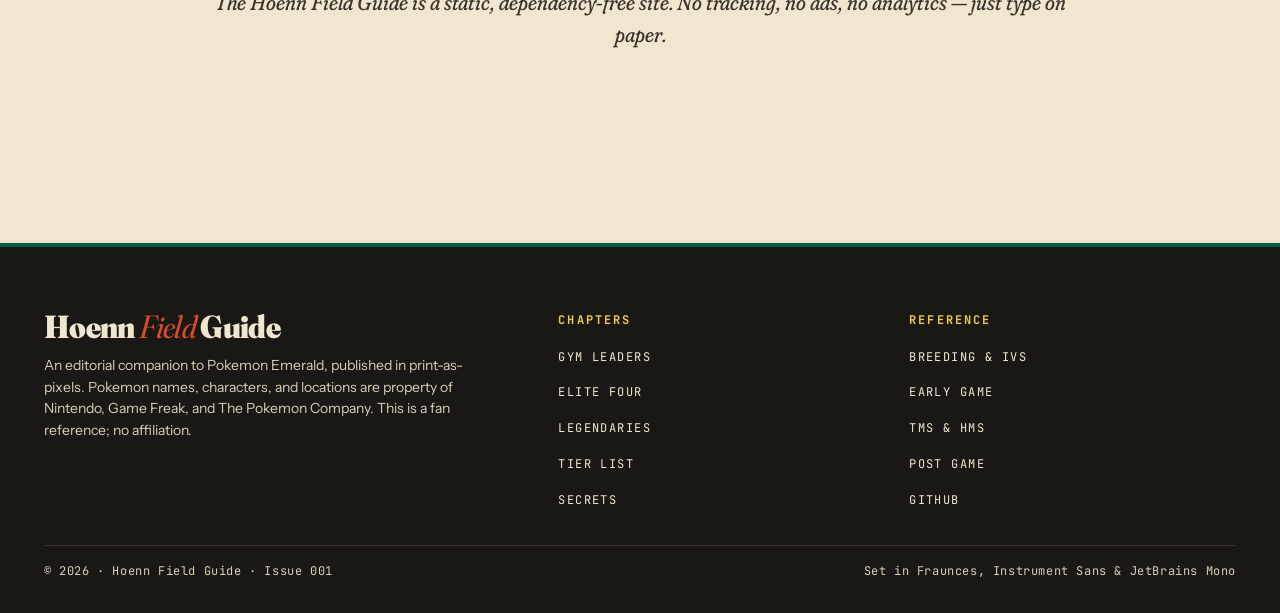
==== commit aed01f1b: "Add Key Items chapter and fix hero typography New page (keyitems.html, 1237 lines) Comprehensive cov" ====
--- a/index.html
+++ b/index.html
@@ -30,6 +30,7 @@
           <li><a href="bikes.html">Bikes</a></li>
           <li><a href="evolution.html">Evolution</a></li>
           <li><a href="mechanics.html">Mechanics</a></li>
+          <li><a href="keyitems.html">Key Items</a></li>
           <li><a href="tms-hms.html">TMs &amp; HMs</a></li>
           <li><a href="post-game.html">Post Game</a></li>
         </ul>
@@ -50,6 +51,7 @@
         <li><a href="bikes.html">Bikes</a></li>
         <li><a href="evolution.html">Evolution</a></li>
         <li><a href="mechanics.html">Mechanics</a></li>
+        <li><a href="keyitems.html">Key Items</a></li>
         <li><a href="tms-hms.html">TMs &amp; HMs</a></li>
         <li><a href="post-game.html">Post Game</a></li>
       </ul>
@@ -315,7 +317,7 @@
           <span class="kicker">The Index</span>
           <h2 class="h1" style="color:var(--paper);">What&rsquo;s <em style="color:var(--sun); font-style:italic; font-weight:400;">inside</em></h2>
           <p class="lede" style="color:var(--mist); margin-top: var(--s-4); max-width: 60ch;">
-            Twelve chapters, organized as you&rsquo;d encounter them on a careful first playthrough. Each is its own page.
+            Thirteen chapters, organized as you&rsquo;d encounter them on a careful first playthrough. Each is its own page.
           </p>
         </div>
 
@@ -415,9 +417,18 @@
             <span class="tile__arrow">Open chapter &rarr;</span>
           </a>
 
+          <a href="keyitems.html" class="tile">
+            <div>
+              <div class="tile__num">11 &middot; the toolkit</div>
+              <h3 class="tile__title">Key Items</h3>
+            </div>
+            <p class="tile__desc">Every permanent bag item, every cracked-wall and cracked-floor interaction, secret bases, marts, daily events, glass workshop, and move tutors.</p>
+            <span class="tile__arrow">Open chapter &rarr;</span>
+          </a>
+
           <a href="tms-hms.html" class="tile">
             <div>
-              <div class="tile__num">11 &middot; 24 entries</div>
+              <div class="tile__num">12 &middot; 24 entries</div>
               <h3 class="tile__title">TMs &amp; HMs</h3>
             </div>
             <p class="tile__desc">Where to find every notable TM and HM, what it&rsquo;s good for, and which Pokemon should learn it.</p>
@@ -426,7 +437,7 @@
 
           <a href="post-game.html" class="tile">
             <div>
-              <div class="tile__num">12 &middot; Battle Frontier</div>
+              <div class="tile__num">13 &middot; Battle Frontier</div>
               <h3 class="tile__title">Post Game</h3>
             </div>
             <p class="tile__desc">All seven Frontier facilities, the brain who runs each, the gimmick to beat, and the Symbols you&rsquo;re after.</p>
--- a/assets/css/main.css
+++ b/assets/css/main.css
@@ -327,7 +327,8 @@
   display: none;
   list-style: none;
   align-items: center;
-  gap: var(--s-2);
+  column-gap: var(--s-2);
+  row-gap: var(--s-3);
 }
 .nav__links a {
   font-family: var(--font-mono);
@@ -411,11 +412,14 @@
 .hero__title {
   font-family: var(--font-display);
   font-weight: 900;
-  font-size: clamp(3rem, 11vw, var(--fs-5xl));
-  line-height: 0.86;
+  font-size: clamp(2.6rem, 9.5vw, var(--fs-5xl));
+  line-height: 0.95;
   letter-spacing: -0.035em;
   font-variation-settings: 'opsz' 144, 'SOFT' 0;
   color: var(--ink);
+  /* Prevent the italic "g" descender from crashing into content below */
+  padding-bottom: 0.18em;
+  margin-bottom: var(--s-2);
 }
 .hero__title em {
   font-style: italic;
